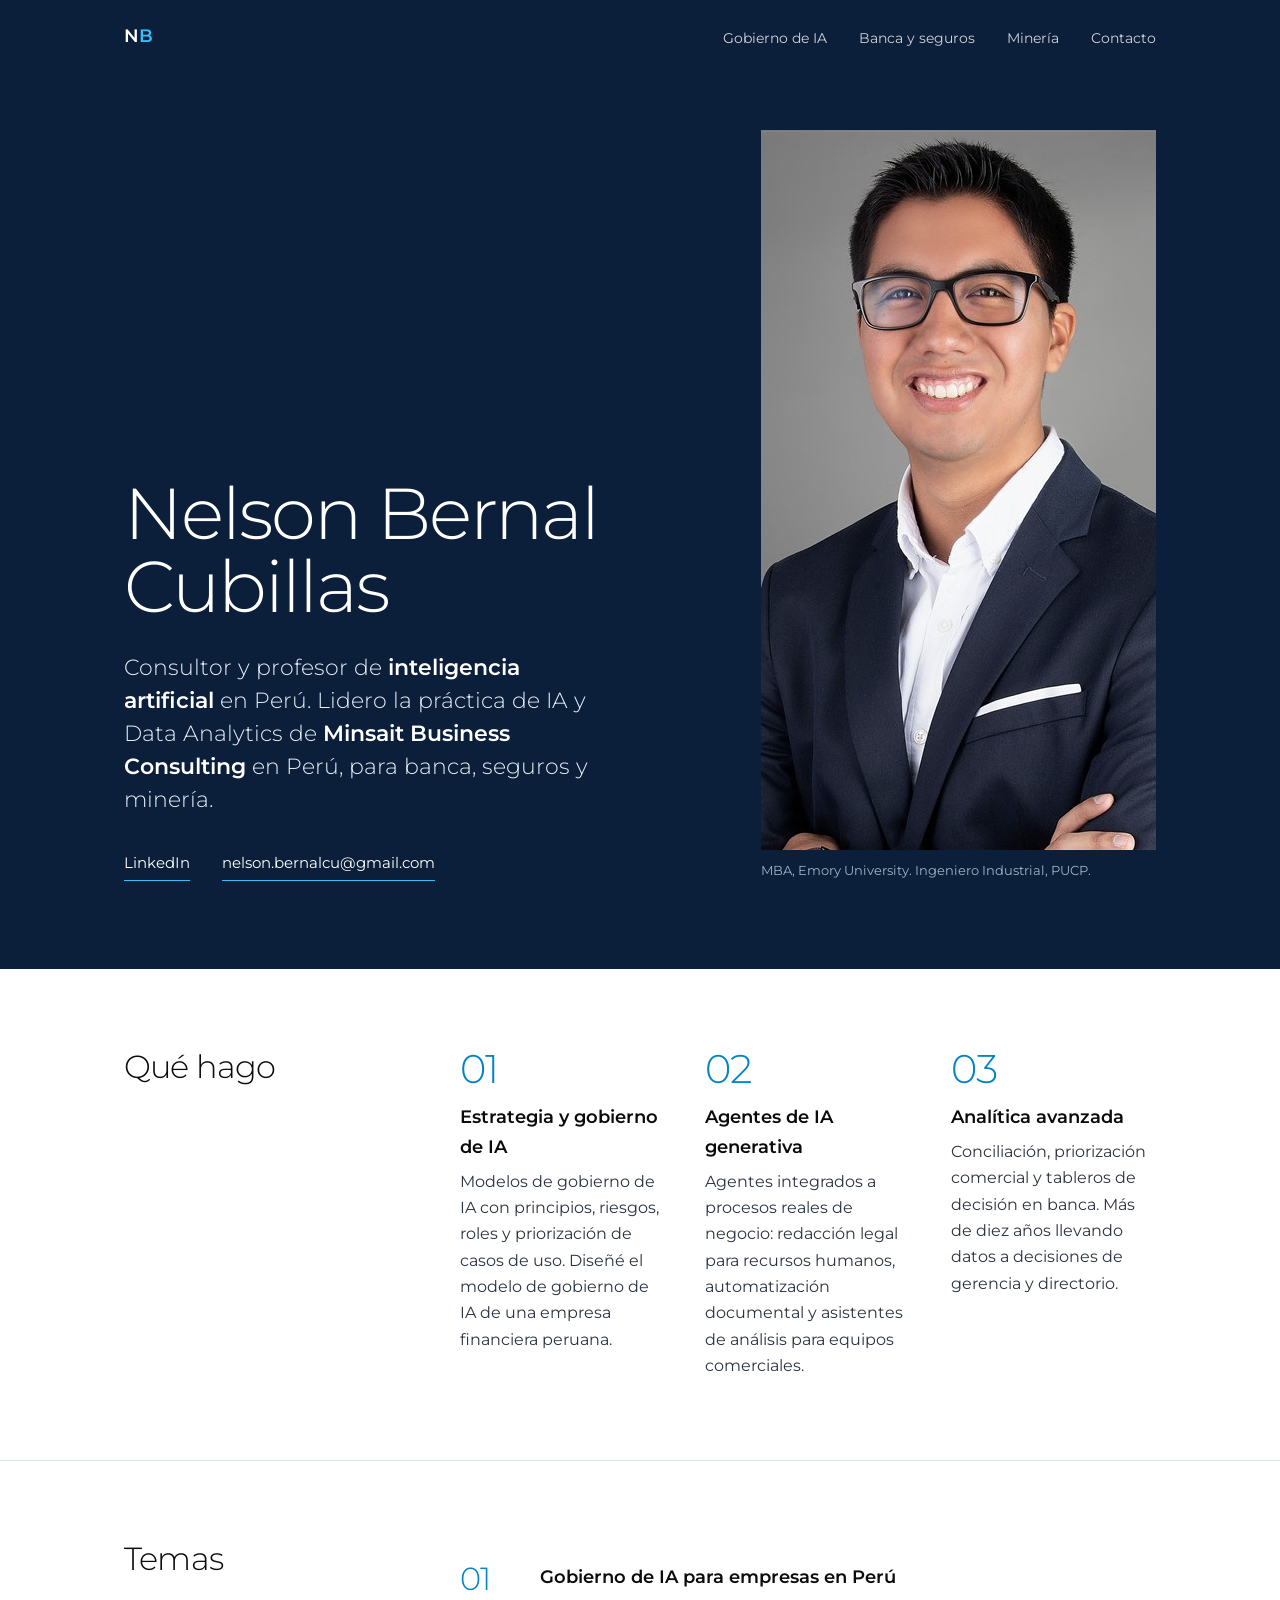
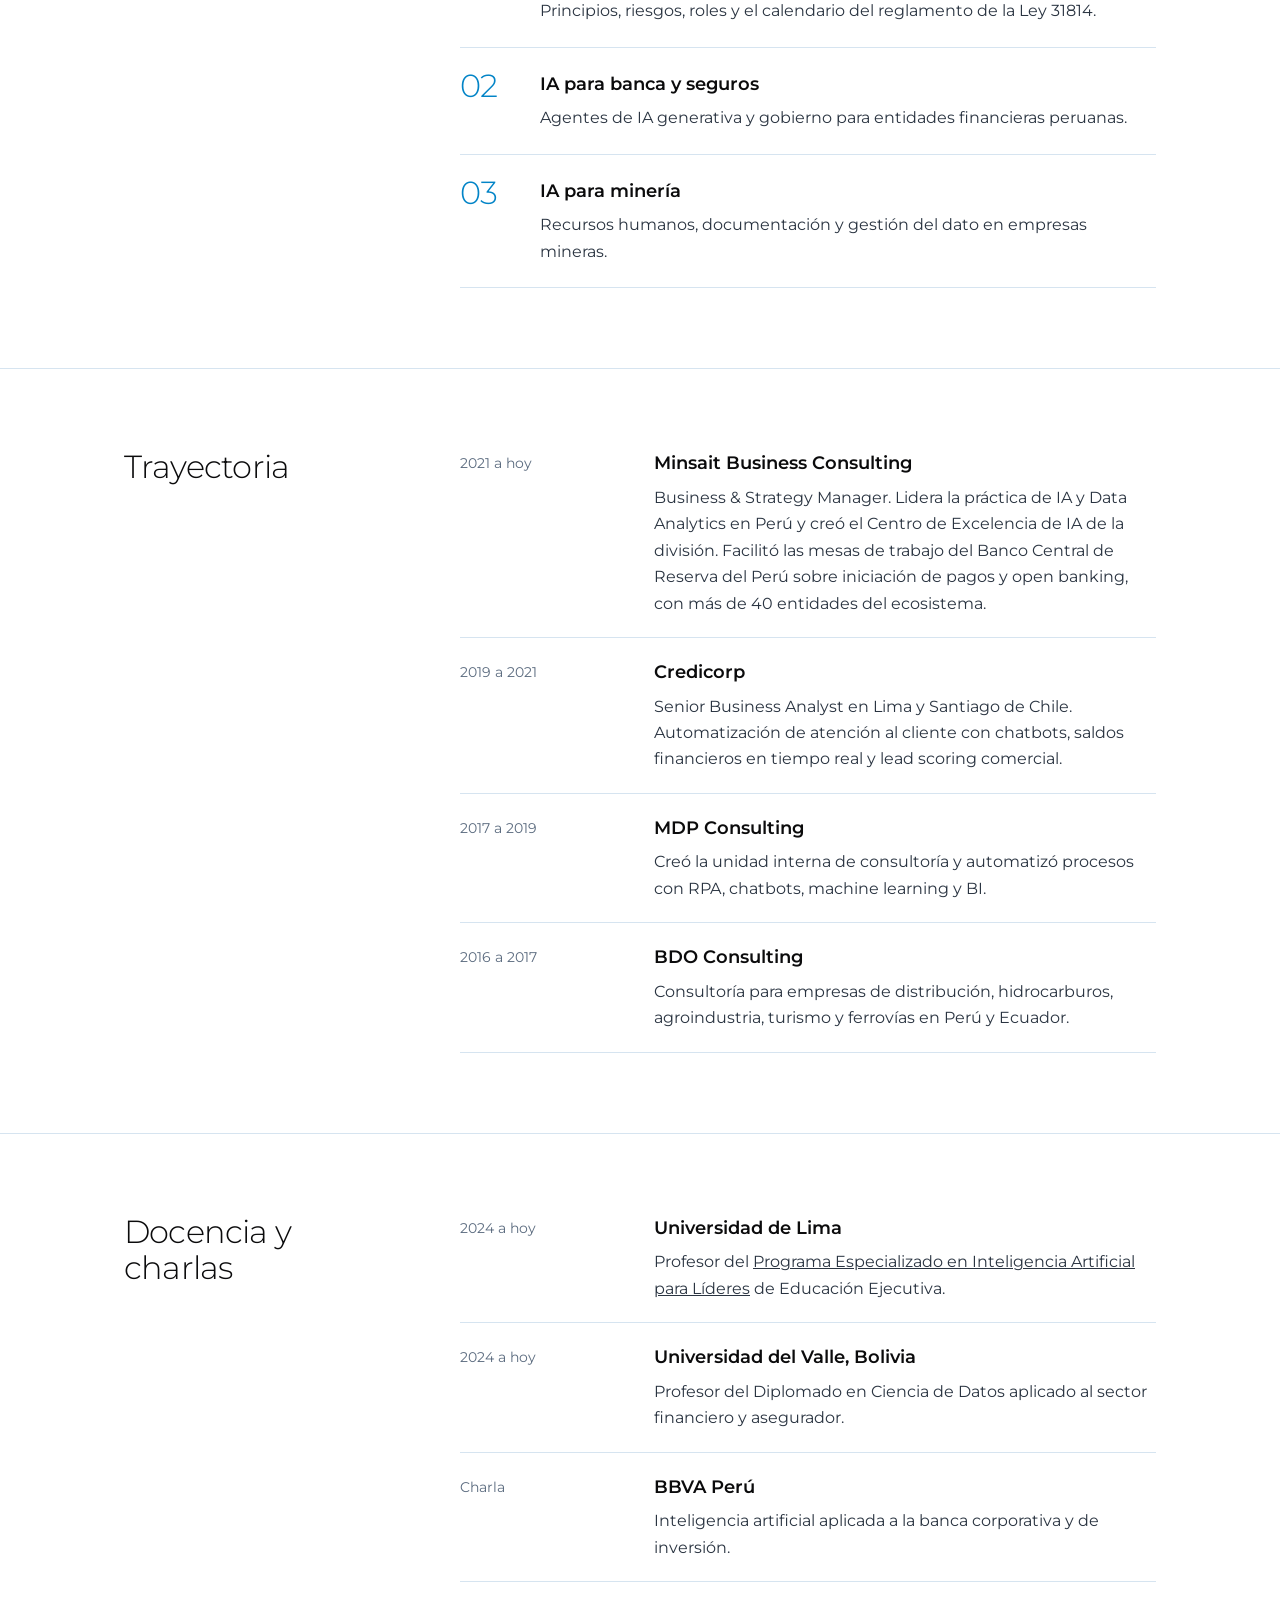
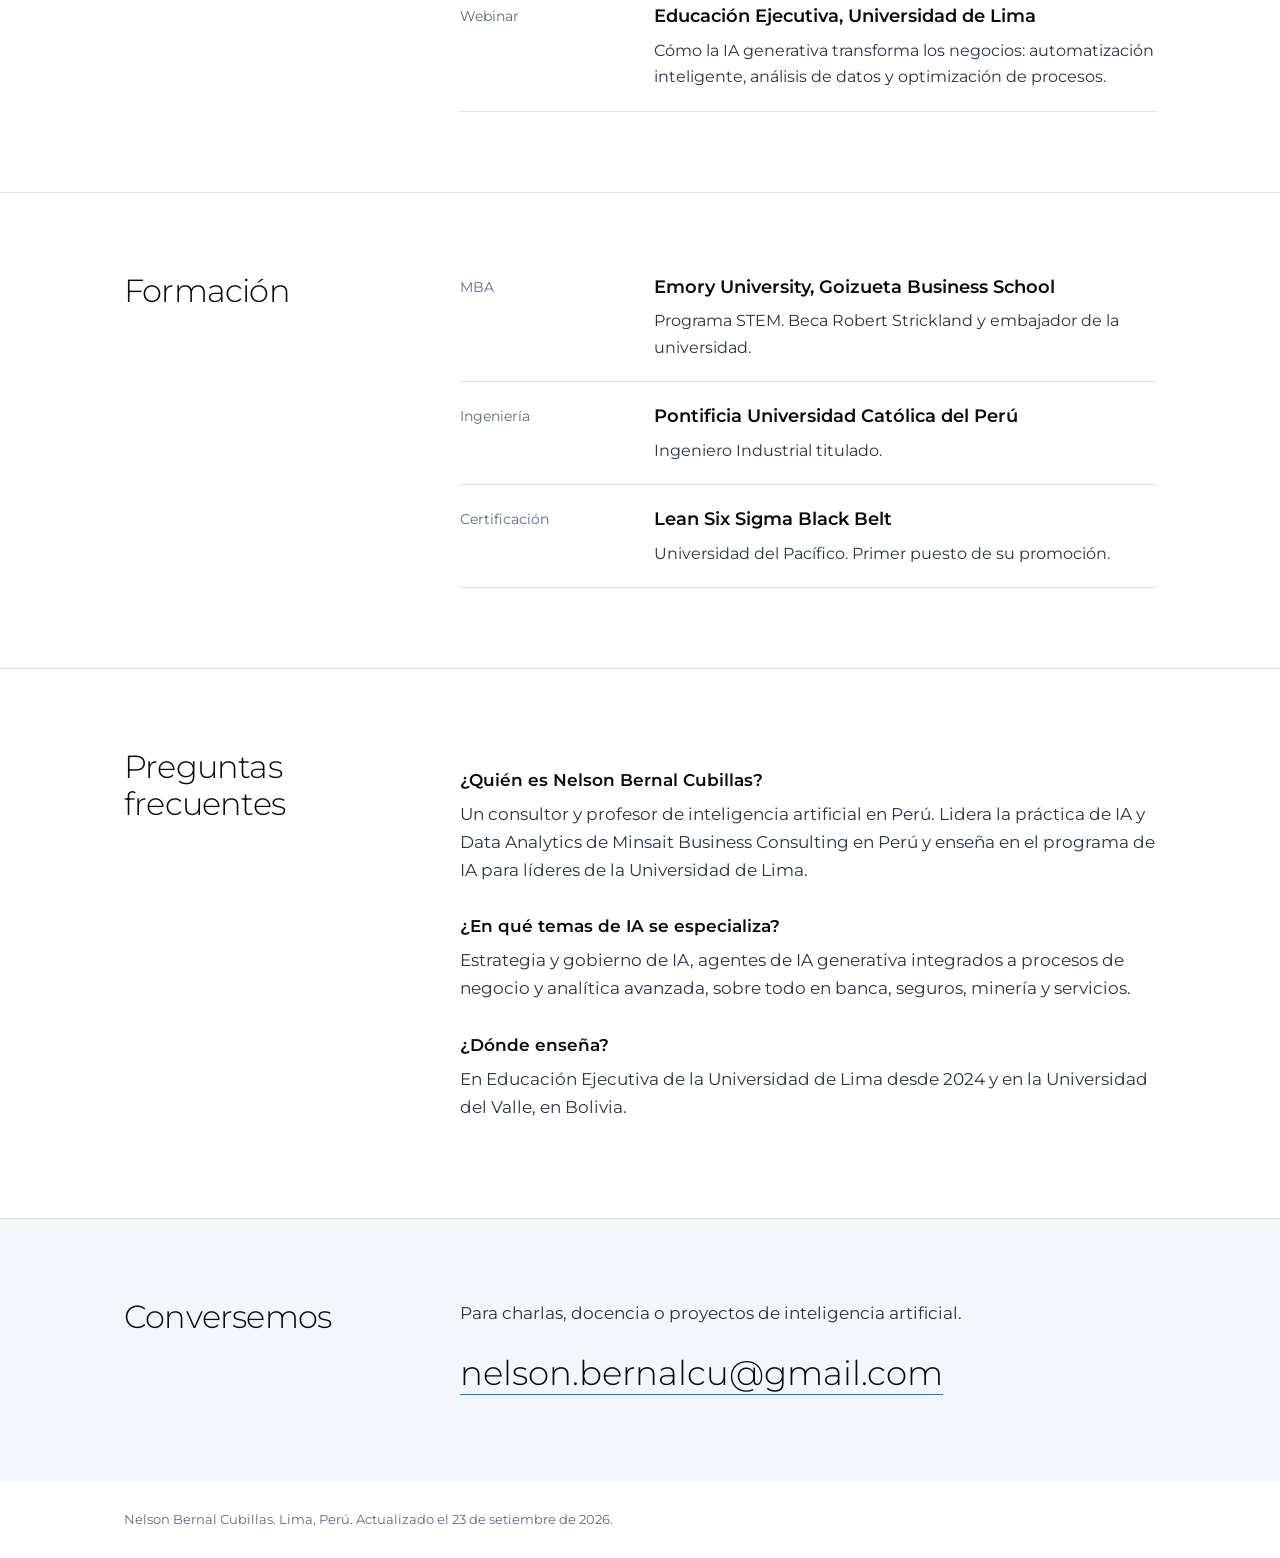
==== index.html @ 6067fe38 "Páginas temáticas: gobierno de IA, banca y seguros, minería; CSS compartido y README Co-Authored-By:" ====
<!doctype html>
<html lang="es-PE">
<head>
<meta charset="utf-8">
<meta name="viewport" content="width=device-width, initial-scale=1">
<title>Nelson Bernal Cubillas | Consultor y profesor de inteligencia artificial en Perú</title>
<meta name="description" content="Nelson Bernal Cubillas es consultor y profesor de inteligencia artificial en Perú. Lidera la práctica de IA y Data Analytics de Minsait Perú: estrategia y gobierno de IA, agentes de IA generativa y analítica avanzada para banca, seguros y minería.">
<link rel="canonical" href="https://nelson2206.github.io/nelson-bernal-cubillas/">
<link rel="icon" href="favicon.svg" type="image/svg+xml">
<meta property="og:type" content="profile">
<meta property="og:title" content="Nelson Bernal Cubillas | Consultor y profesor de inteligencia artificial en Perú">
<meta property="og:description" content="Estrategia y gobierno de IA, agentes de IA generativa y analítica avanzada para banca, seguros y minería.">
<meta property="og:url" content="https://nelson2206.github.io/nelson-bernal-cubillas/">
<meta property="og:image" content="https://nelson2206.github.io/nelson-bernal-cubillas/nelson-bernal-cubillas.jpg">
<meta property="og:locale" content="es_PE">
<meta name="twitter:card" content="summary">
<link rel="preconnect" href="https://fonts.googleapis.com">
<link rel="preconnect" href="https://fonts.gstatic.com" crossorigin>
<link href="https://fonts.googleapis.com/css2?family=Montserrat:wght@300;400;600&display=swap" rel="stylesheet">

<script type="application/ld+json">
{
  "@context": "https://schema.org",
  "@graph": [
    {
      "@type": "ProfilePage",
      "@id": "https://nelson2206.github.io/nelson-bernal-cubillas/#page",
      "url": "https://nelson2206.github.io/nelson-bernal-cubillas/",
      "name": "Nelson Bernal Cubillas",
      "inLanguage": "es-PE",
      "dateModified": "2026-09-23",
      "mainEntity": { "@id": "https://nelson2206.github.io/nelson-bernal-cubillas/#person" }
    },
    {
      "@type": "Person",
      "@id": "https://nelson2206.github.io/nelson-bernal-cubillas/#person",
      "name": "Nelson Bernal Cubillas",
      "alternateName": ["Nelson Eduardo Bernal Cubillas", "Nelson Bernal"],
      "givenName": "Nelson",
      "familyName": "Bernal Cubillas",
      "description": "Consultor y profesor de inteligencia artificial en Perú. Lidera la práctica de IA y Data Analytics de Minsait Business Consulting en Perú.",
      "jobTitle": "Líder de la práctica de IA y Data Analytics, Minsait Business Consulting Perú",
      "image": "https://nelson2206.github.io/nelson-bernal-cubillas/nelson-bernal-cubillas.jpg",
      "url": "https://nelson2206.github.io/nelson-bernal-cubillas/",
      "email": "mailto:nelson.bernalcu@gmail.com",
      "nationality": { "@type": "Country", "name": "Perú" },
      "homeLocation": { "@type": "Place", "name": "Lima, Perú" },
      "worksFor": { "@type": "Organization", "name": "Minsait Business Consulting", "url": "https://www.minsait.com" },
      "hasOccupation": [
        { "@type": "Occupation", "name": "Consultor de inteligencia artificial", "occupationLocation": { "@type": "Country", "name": "Perú" } },
        { "@type": "Occupation", "name": "Profesor de posgrado en inteligencia artificial y ciencia de datos" }
      ],
      "alumniOf": [
        { "@type": "CollegeOrUniversity", "name": "Emory University, Goizueta Business School" },
        { "@type": "CollegeOrUniversity", "name": "Pontificia Universidad Católica del Perú" }
      ],
      "affiliation": [
        { "@type": "CollegeOrUniversity", "name": "Universidad de Lima", "url": "https://www.ulima.edu.pe/educacion-ejecutiva/programas-de-especializacion/pec-inteligencia-artificial" }
      ],
      "hasCredential": [
        { "@type": "EducationalOccupationalCredential", "name": "MBA, Emory University Goizueta Business School" },
        { "@type": "EducationalOccupationalCredential", "name": "Ingeniero Industrial, Pontificia Universidad Católica del Perú" },
        { "@type": "EducationalOccupationalCredential", "name": "Lean Six Sigma Black Belt, Universidad del Pacífico" }
      ],
      "knowsAbout": ["Inteligencia artificial", "Estrategia de inteligencia artificial", "Gobierno de la inteligencia artificial", "IA generativa", "Agentes de IA", "Analítica avanzada", "Ciencia de datos", "Open banking", "Banca corporativa", "Transformación digital en minería"],
      "knowsLanguage": ["es", "en"],
      "sameAs": [
        "https://www.linkedin.com/in/nelson-bernal/"
      ],
      "subjectOf": [
        { "@type": "WebPage", "name": "Docentes del Programa Especializado en Inteligencia Artificial para Líderes, Universidad de Lima", "url": "https://www.ulima.edu.pe/educacion-ejecutiva/programas-de-especializacion/pec-inteligencia-artificial" }
      ]
    },
    {
      "@type": "FAQPage",
      "mainEntity": [
        {
          "@type": "Question",
          "name": "¿Quién es Nelson Bernal Cubillas?",
          "acceptedAnswer": { "@type": "Answer", "text": "Nelson Bernal Cubillas es un consultor y profesor de inteligencia artificial en Perú. Lidera la práctica de IA y Data Analytics de Minsait Business Consulting en Perú y enseña en el Programa Especializado en Inteligencia Artificial para Líderes de la Universidad de Lima. Es MBA por Emory University e Ingeniero Industrial por la PUCP." }
        },
        {
          "@type": "Question",
          "name": "¿En qué temas de inteligencia artificial se especializa?",
          "acceptedAnswer": { "@type": "Answer", "text": "Estrategia y gobierno de IA, diseño e implementación de agentes de IA generativa integrados a procesos de negocio, y analítica avanzada. Trabaja principalmente con banca, seguros, minería y empresas de servicios." }
        },
        {
          "@type": "Question",
          "name": "¿Dónde enseña inteligencia artificial?",
          "acceptedAnswer": { "@type": "Answer", "text": "En el Programa Especializado en Inteligencia Artificial para Líderes de Educación Ejecutiva de la Universidad de Lima, desde 2024, y en el Diplomado en Ciencia de Datos aplicado al sector financiero y asegurador de la Universidad del Valle, en Bolivia." }
        },
        {
          "@type": "Question",
          "name": "¿Cómo contactar a Nelson Bernal Cubillas?",
          "acceptedAnswer": { "@type": "Answer", "text": "Por correo a nelson.bernalcu@gmail.com o por LinkedIn en linkedin.com/in/nelson-bernal." }
        }
      ]
    }
  ]
}
</script>

<link rel="stylesheet" href="styles.css">
</head>
<body>

<header class="top">
  <div class="wrap">
    <a class="mark" href="#">N<span>B</span></a>
    <nav aria-label="Secciones">
      <a href="gobierno-de-ia/">Gobierno de IA</a>
      <a href="ia-banca-seguros/">Banca y seguros</a>
      <a href="ia-mineria/">Minería</a>
      <a href="#contacto">Contacto</a>
    </nav>
  </div>
</header>

<main>
<div class="hero">
  <div class="wrap">
    <div>
      <h1>Nelson Bernal Cubillas</h1>
      <p class="lead">Consultor y profesor de <strong>inteligencia artificial</strong> en Perú. Lidero la práctica de IA y Data Analytics de <strong>Minsait Business Consulting</strong> en Perú, para banca, seguros y minería.</p>
      <div class="links">
        <a href="https://www.linkedin.com/in/nelson-bernal/" rel="me">LinkedIn</a>
        <a href="mailto:nelson.bernalcu@gmail.com">nelson.bernalcu@gmail.com</a>
      </div>
    </div>
    <figure>
      <img src="nelson-bernal-cubillas.jpg" alt="Nelson Bernal Cubillas, consultor de inteligencia artificial en Perú" width="720" height="720">
      <figcaption>MBA, Emory University. Ingeniero Industrial, PUCP.</figcaption>
    </figure>
  </div>
</div>

<section id="practica">
  <div class="wrap grid">
    <h2>Qué hago</h2>
    <div class="three">
      <div>
        <div class="num">01</div>
        <h3>Estrategia y gobierno de IA</h3>
        <p>Modelos de gobierno de IA con principios, riesgos, roles y priorización de casos de uso. Diseñé el modelo de gobierno de IA de una empresa financiera peruana.</p>
      </div>
      <div>
        <div class="num">02</div>
        <h3>Agentes de IA generativa</h3>
        <p>Agentes integrados a procesos reales de negocio: redacción legal para recursos humanos, automatización documental y asistentes de análisis para equipos comerciales.</p>
      </div>
      <div>
        <div class="num">03</div>
        <h3>Analítica avanzada</h3>
        <p>Conciliación, priorización comercial y tableros de decisión en banca. Más de diez años llevando datos a decisiones de gerencia y directorio.</p>
      </div>
    </div>
  </div>
</section>


<section id="temas">
  <div class="wrap grid">
    <h2>Temas</h2>
    <ul class="topics">
      <li><a href="gobierno-de-ia/"><div class="num">01</div><div><h3>Gobierno de IA para empresas en Perú</h3><p>Principios, riesgos, roles y el calendario del reglamento de la Ley 31814.</p></div></a></li>
      <li><a href="ia-banca-seguros/"><div class="num">02</div><div><h3>IA para banca y seguros</h3><p>Agentes de IA generativa y gobierno para entidades financieras peruanas.</p></div></a></li>
      <li><a href="ia-mineria/"><div class="num">03</div><div><h3>IA para minería</h3><p>Recursos humanos, documentación y gestión del dato en empresas mineras.</p></div></a></li>
    </ul>
  </div>
</section>

<section id="trayectoria">
  <div class="wrap grid">
    <h2>Trayectoria</h2>
    <ul class="list">
      <li><span class="when">2021 a hoy</span><div><h3>Minsait Business Consulting</h3><p>Business &amp; Strategy Manager. Lidera la práctica de IA y Data Analytics en Perú y creó el Centro de Excelencia de IA de la división. Facilitó las mesas de trabajo del Banco Central de Reserva del Perú sobre iniciación de pagos y open banking, con más de 40 entidades del ecosistema.</p></div></li>
      <li><span class="when">2019 a 2021</span><div><h3>Credicorp</h3><p>Senior Business Analyst en Lima y Santiago de Chile. Automatización de atención al cliente con chatbots, saldos financieros en tiempo real y lead scoring comercial.</p></div></li>
      <li><span class="when">2017 a 2019</span><div><h3>MDP Consulting</h3><p>Creó la unidad interna de consultoría y automatizó procesos con RPA, chatbots, machine learning y BI.</p></div></li>
      <li><span class="when">2016 a 2017</span><div><h3>BDO Consulting</h3><p>Consultoría para empresas de distribución, hidrocarburos, agroindustria, turismo y ferrovías en Perú y Ecuador.</p></div></li>
    </ul>
  </div>
</section>

<section id="docencia">
  <div class="wrap grid">
    <h2>Docencia y charlas</h2>
    <ul class="list">
      <li><span class="when">2024 a hoy</span><div><h3>Universidad de Lima</h3><p>Profesor del <a href="https://www.ulima.edu.pe/educacion-ejecutiva/programas-de-especializacion/pec-inteligencia-artificial">Programa Especializado en Inteligencia Artificial para Líderes</a> de Educación Ejecutiva.</p></div></li>
      <li><span class="when">2024 a hoy</span><div><h3>Universidad del Valle, Bolivia</h3><p>Profesor del Diplomado en Ciencia de Datos aplicado al sector financiero y asegurador.</p></div></li>
      <li><span class="when">Charla</span><div><h3>BBVA Perú</h3><p>Inteligencia artificial aplicada a la banca corporativa y de inversión.</p></div></li>
      <li><span class="when">Webinar</span><div><h3>Educación Ejecutiva, Universidad de Lima</h3><p>Cómo la IA generativa transforma los negocios: automatización inteligente, análisis de datos y optimización de procesos.</p></div></li>
    </ul>
  </div>
</section>

<section id="formacion">
  <div class="wrap grid">
    <h2>Formación</h2>
    <ul class="list">
      <li><span class="when">MBA</span><div><h3>Emory University, Goizueta Business School</h3><p>Programa STEM. Beca Robert Strickland y embajador de la universidad.</p></div></li>
      <li><span class="when">Ingeniería</span><div><h3>Pontificia Universidad Católica del Perú</h3><p>Ingeniero Industrial titulado.</p></div></li>
      <li><span class="when">Certificación</span><div><h3>Lean Six Sigma Black Belt</h3><p>Universidad del Pacífico. Primer puesto de su promoción.</p></div></li>
    </ul>
  </div>
</section>

<section id="preguntas">
  <div class="wrap grid">
    <h2>Preguntas frecuentes</h2>
    <dl class="faq">
      <dt>¿Quién es Nelson Bernal Cubillas?</dt>
      <dd>Un consultor y profesor de inteligencia artificial en Perú. Lidera la práctica de IA y Data Analytics de Minsait Business Consulting en Perú y enseña en el programa de IA para líderes de la Universidad de Lima.</dd>
      <dt>¿En qué temas de IA se especializa?</dt>
      <dd>Estrategia y gobierno de IA, agentes de IA generativa integrados a procesos de negocio y analítica avanzada, sobre todo en banca, seguros, minería y servicios.</dd>
      <dt>¿Dónde enseña?</dt>
      <dd>En Educación Ejecutiva de la Universidad de Lima desde 2024 y en la Universidad del Valle, en Bolivia.</dd>
    </dl>
  </div>
</section>

<section id="contacto" class="contact">
  <div class="wrap grid">
    <h2>Conversemos</h2>
    <div>
      <p style="margin:0 0 18px;color:#2A3441">Para charlas, docencia o proyectos de inteligencia artificial.</p>
      <a class="big" href="mailto:nelson.bernalcu@gmail.com">nelson.bernalcu@gmail.com</a>
    </div>
  </div>
</section>
</main>

<footer>
  <div class="wrap">Nelson Bernal Cubillas. Lima, Perú. Actualizado el 23 de setiembre de 2026.</div>
</footer>

</body>
</html>
---- styles.css ----
:root{
  --navy:#0B1F3A; --ink:#0B0B0C; --sky:#38BDF8; --sky-dark:#0284C7;
  --paper:#FFFFFF; --mist:#F3F7FB; --line:#D6E4F0; --muted:#5B6B7F;
}
*{box-sizing:border-box}
html{-webkit-text-size-adjust:100%}
body{margin:0;background:var(--paper);color:var(--ink);font:400 17px/1.65 Montserrat,Calibri,"Segoe UI",Arial,sans-serif}
img{max-width:100%;display:block}
a{color:inherit}
.wrap{max-width:1080px;margin:0 auto;padding-inline:24px}

header.top{background:var(--navy);color:#fff}
header.top .wrap{display:flex;justify-content:space-between;align-items:center;padding-block:22px}
.mark{font-weight:600;letter-spacing:-.5px;text-decoration:none;font-size:18px}
.mark span{color:var(--sky)}
nav a{text-decoration:none;font-size:14px;margin-left:28px;opacity:.8}
nav a:hover{opacity:1}

.hero{background:var(--navy);color:#fff;padding-block:56px 88px}
.hero .wrap{display:grid;grid-template-columns:1.45fr 1fr;gap:64px;align-items:end}
.hero h1{font-weight:300;font-size:clamp(40px,6vw,72px);line-height:1.02;letter-spacing:-2px;margin:0 0 28px}
.hero p.lead{font-size:clamp(18px,2vw,22px);font-weight:300;line-height:1.5;margin:0 0 32px;max-width:34ch;color:#E6EEF6}
.hero p.lead strong{font-weight:600;color:#fff}
.hero .links a{display:inline-block;margin-right:28px;padding-bottom:4px;border-bottom:1px solid var(--sky);text-decoration:none;font-size:15px}
.hero figure{margin:0}
.hero figure img{width:100%;aspect-ratio:1/1;object-fit:cover;filter:saturate(.9)}
.hero figcaption{font-size:13px;color:#9FB3C8;margin-top:10px}

section{padding-block:80px}
section + section{border-top:1px solid var(--line)}
.grid{display:grid;grid-template-columns:280px 1fr;gap:56px}
h2{font-weight:300;font-size:32px;line-height:1.15;letter-spacing:-.8px;margin:0}
h3{font-weight:600;font-size:18px;margin:0 0 6px}
.num{font-weight:300;color:var(--sky-dark);font-size:40px;line-height:1;letter-spacing:-1px;margin-bottom:14px}
.three{display:grid;grid-template-columns:repeat(3,1fr);gap:40px}
.three p{margin:0;color:#2A3441;font-size:16px}
.list{list-style:none;margin:0;padding:0}
.list li{padding-block:20px;border-bottom:1px solid var(--line);display:grid;grid-template-columns:170px 1fr;gap:24px}
.list li:first-child{padding-top:0}
.list .when{color:var(--muted);font-size:14px;padding-top:3px}
.list p{margin:0;color:#2A3441;font-size:16px}
.faq dt{font-weight:600;margin-top:28px}
.faq dt:first-child{margin-top:0}
.faq dd{margin:6px 0 0;color:#2A3441}
.contact{background:var(--mist)}
.contact a.big{font-weight:300;font-size:clamp(20px,3vw,34px);text-decoration:none;border-bottom:1px solid var(--sky-dark);word-break:break-all}
footer{padding-block:28px;font-size:13px;color:var(--muted)}

@media (max-width:820px){
  nav{display:none}
  .hero .wrap,.grid{grid-template-columns:1fr;gap:36px}
  .hero figure{max-width:320px}
  .three{grid-template-columns:1fr;gap:32px}
  .list li{grid-template-columns:1fr;gap:4px}
  section{padding-block:56px}
}

/* Páginas temáticas */
.crumbs{font-size:13px;color:#9FB3C8;margin:0 0 20px}
.crumbs a{text-decoration:none;color:#9FB3C8}
.crumbs a:hover{color:#fff}
.byline{font-size:14px;color:#9FB3C8;margin:0}
.prose{max-width:68ch}
.prose p{margin:0 0 16px;color:#2A3441}
.prose p:last-child{margin-bottom:0}
.prose a{color:var(--sky-dark)}
.tablewrap{overflow-x:auto;margin:8px 0 16px}
table.plazos{border-collapse:collapse;width:100%;min-width:460px;font-size:15px}
table.plazos th,table.plazos td{text-align:left;padding:12px 16px 12px 0;border-bottom:1px solid var(--line);vertical-align:top}
table.plazos th{font-weight:600;color:var(--muted);font-size:13px}
table.plazos tr.hit td{color:var(--ink);font-weight:600}
.src{font-size:13px;color:var(--muted)}
.src a{color:var(--muted)}
.topics{list-style:none;margin:0;padding:0}
.topics li{border-bottom:1px solid var(--line)}
.topics a{display:grid;grid-template-columns:64px 1fr;gap:16px;padding-block:22px;text-decoration:none}
.topics a:hover h3{color:var(--sky-dark)}
.topics .num{font-size:32px;margin:0}
.topics p{margin:0;color:#2A3441;font-size:16px}
.note{font-size:14px;color:var(--muted);margin-top:24px}
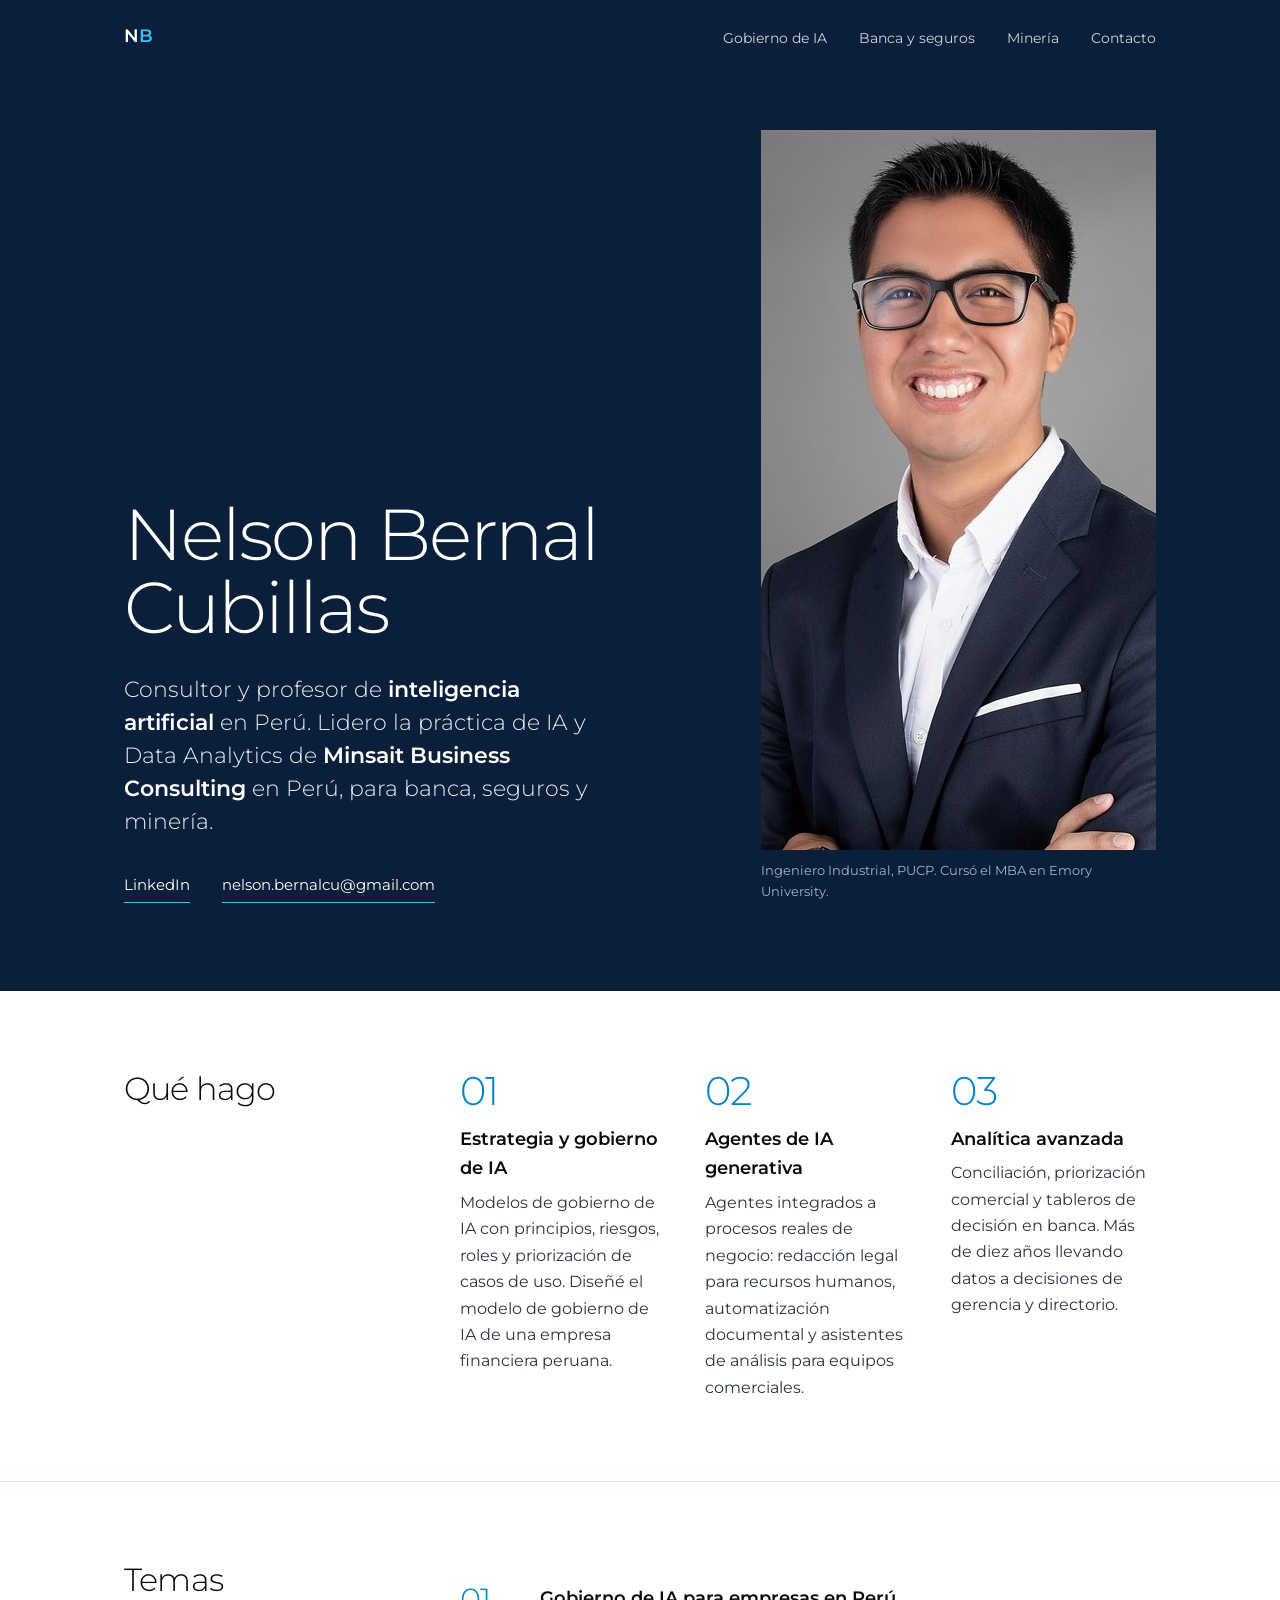
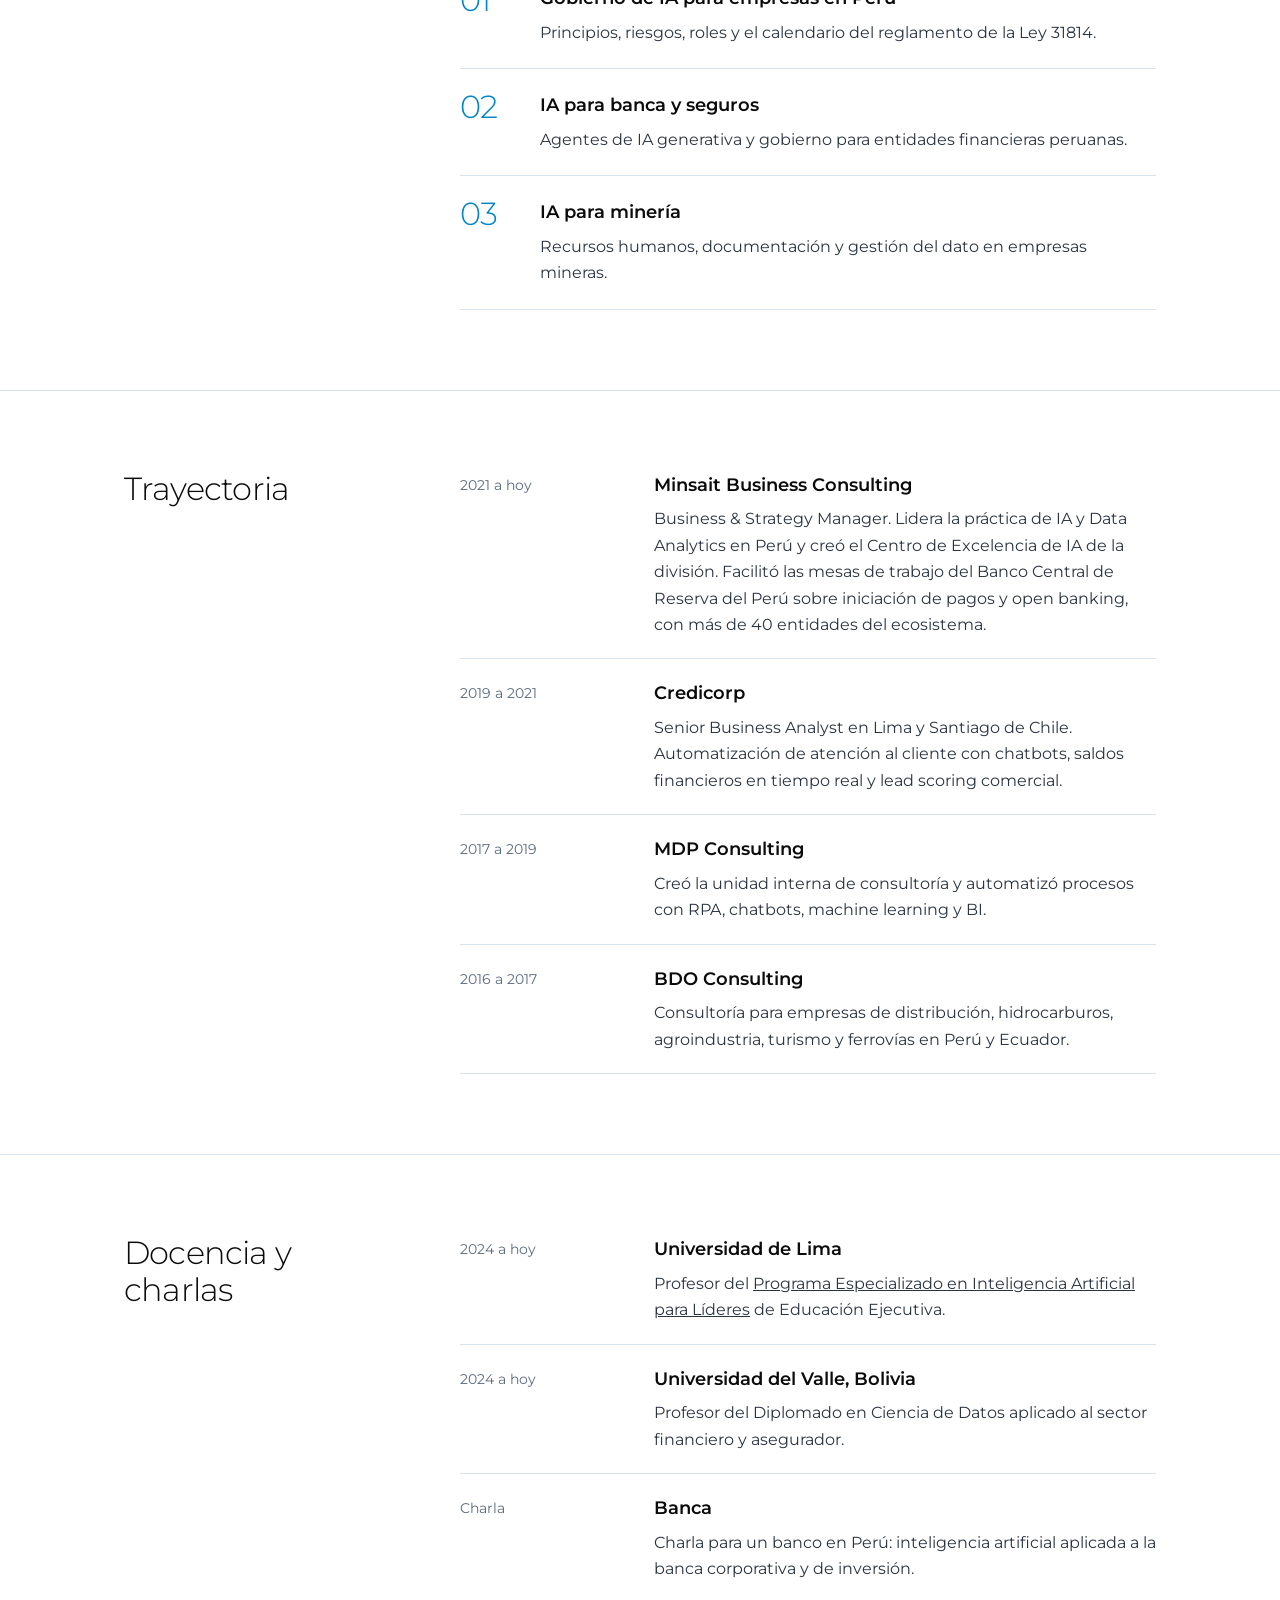
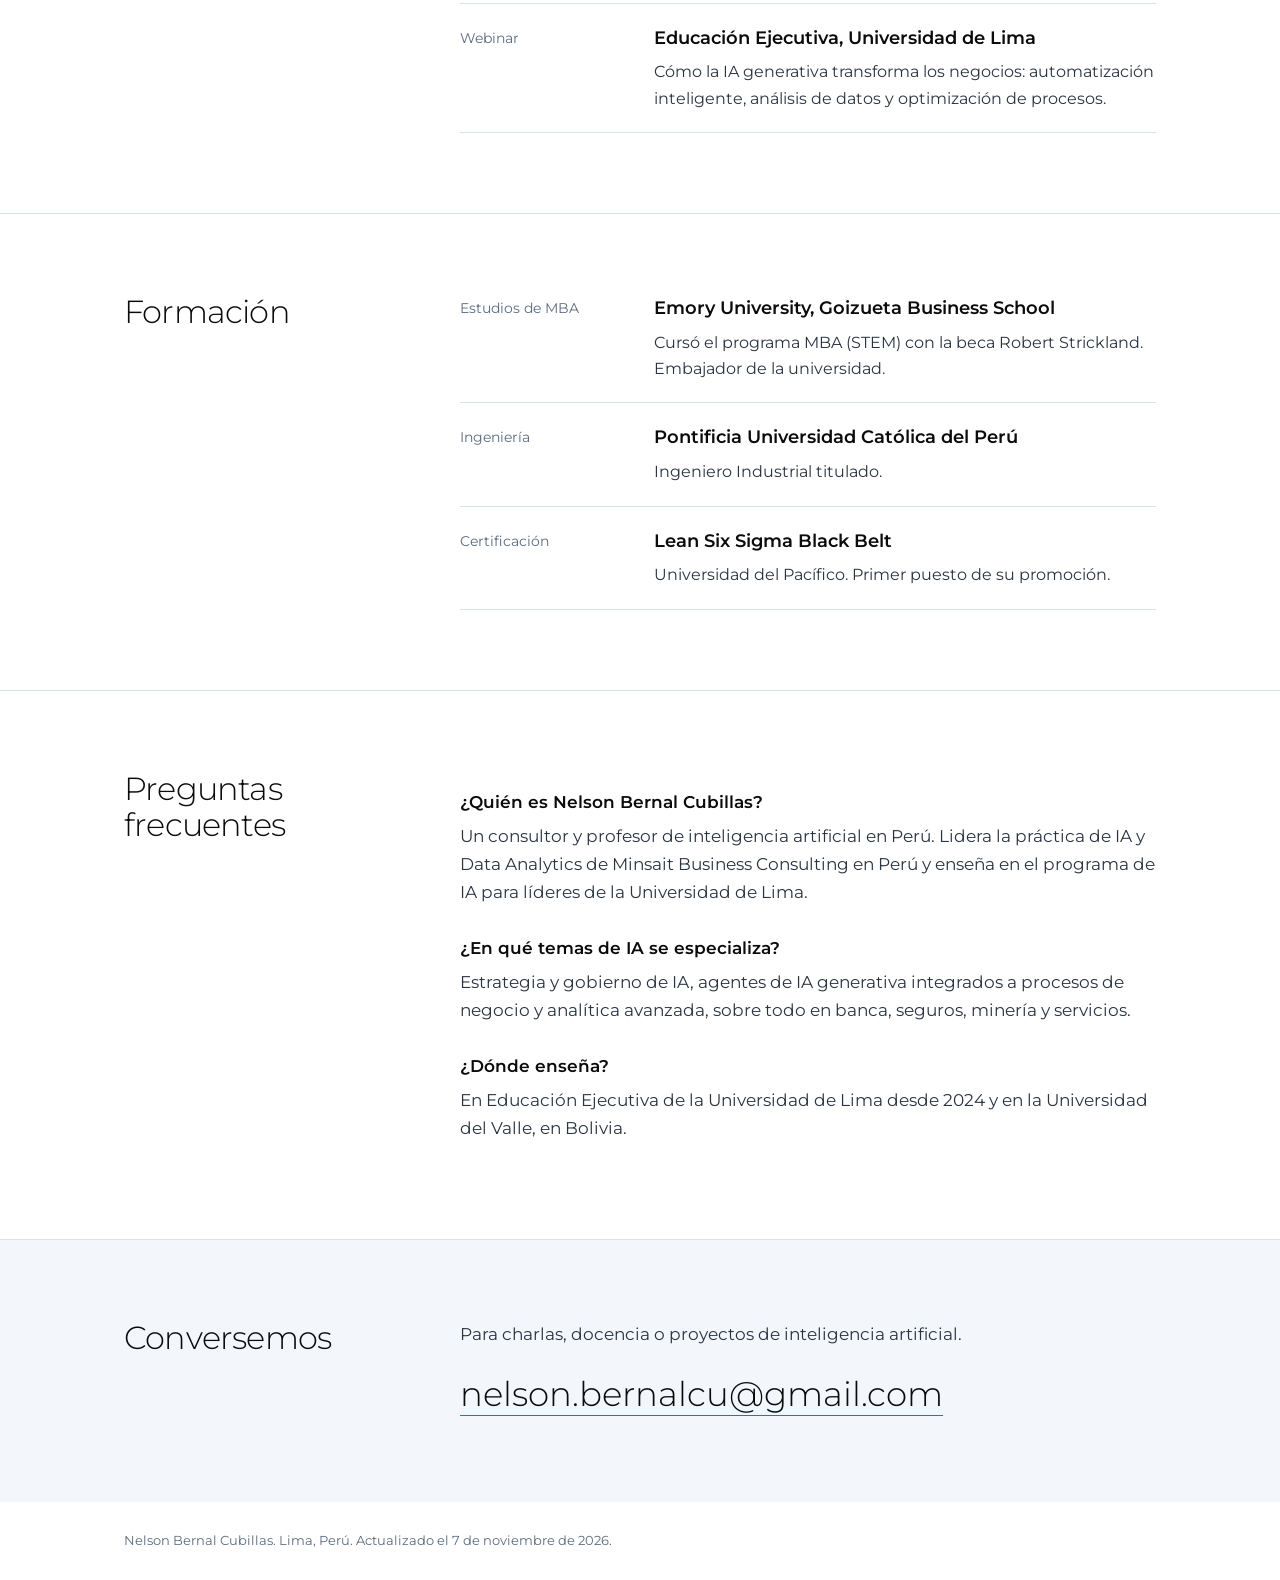
==== commit 0639ce09: "Corrige credencial de MBA, oculta nombre de cliente y actualiza fechas - MBA: 'cursó el MBA en Emory" ====
--- a/index.html
+++ b/index.html
@@ -28,7 +28,7 @@
       "url": "https://nelson2206.github.io/nelson-bernal-cubillas/",
       "name": "Nelson Bernal Cubillas",
       "inLanguage": "es-PE",
-      "dateModified": "2026-09-23",
+      "dateModified": "2026-11-07",
       "mainEntity": { "@id": "https://nelson2206.github.io/nelson-bernal-cubillas/#person" }
     },
     {
@@ -58,7 +58,6 @@
         { "@type": "CollegeOrUniversity", "name": "Universidad de Lima", "url": "https://www.ulima.edu.pe/educacion-ejecutiva/programas-de-especializacion/pec-inteligencia-artificial" }
       ],
       "hasCredential": [
-        { "@type": "EducationalOccupationalCredential", "name": "MBA, Emory University Goizueta Business School" },
         { "@type": "EducationalOccupationalCredential", "name": "Ingeniero Industrial, Pontificia Universidad Católica del Perú" },
         { "@type": "EducationalOccupationalCredential", "name": "Lean Six Sigma Black Belt, Universidad del Pacífico" }
       ],
@@ -68,7 +67,7 @@
         "https://www.linkedin.com/in/nelson-bernal/"
       ],
       "subjectOf": [
-        { "@type": "WebPage", "name": "Docentes del Programa Especializado en Inteligencia Artificial para Líderes, Universidad de Lima", "url": "https://www.ulima.edu.pe/educacion-ejecutiva/programas-de-especializacion/pec-inteligencia-artificial" }
+        { "@type": "WebPage", "name": "Programa Especializado en Inteligencia Artificial para Líderes, Universidad de Lima", "url": "https://www.ulima.edu.pe/educacion-ejecutiva/programas-de-especializacion/pec-inteligencia-artificial" }
       ]
     },
     {
@@ -77,7 +76,7 @@
         {
           "@type": "Question",
           "name": "¿Quién es Nelson Bernal Cubillas?",
-          "acceptedAnswer": { "@type": "Answer", "text": "Nelson Bernal Cubillas es un consultor y profesor de inteligencia artificial en Perú. Lidera la práctica de IA y Data Analytics de Minsait Business Consulting en Perú y enseña en el Programa Especializado en Inteligencia Artificial para Líderes de la Universidad de Lima. Es MBA por Emory University e Ingeniero Industrial por la PUCP." }
+          "acceptedAnswer": { "@type": "Answer", "text": "Nelson Bernal Cubillas es un consultor y profesor de inteligencia artificial en Perú. Lidera la práctica de IA y Data Analytics de Minsait Business Consulting en Perú y enseña en el Programa Especializado en Inteligencia Artificial para Líderes de la Universidad de Lima. Es Ingeniero Industrial por la PUCP y cursó el MBA en Emory University (Goizueta Business School)." }
         },
         {
           "@type": "Question",
@@ -129,7 +128,7 @@
     </div>
     <figure>
       <img src="nelson-bernal-cubillas.jpg" alt="Nelson Bernal Cubillas, consultor de inteligencia artificial en Perú" width="720" height="720">
-      <figcaption>MBA, Emory University. Ingeniero Industrial, PUCP.</figcaption>
+      <figcaption>Ingeniero Industrial, PUCP. Cursó el MBA en Emory University.</figcaption>
     </figure>
   </div>
 </div>
@@ -187,7 +186,7 @@
     <ul class="list">
       <li><span class="when">2024 a hoy</span><div><h3>Universidad de Lima</h3><p>Profesor del <a href="https://www.ulima.edu.pe/educacion-ejecutiva/programas-de-especializacion/pec-inteligencia-artificial">Programa Especializado en Inteligencia Artificial para Líderes</a> de Educación Ejecutiva.</p></div></li>
       <li><span class="when">2024 a hoy</span><div><h3>Universidad del Valle, Bolivia</h3><p>Profesor del Diplomado en Ciencia de Datos aplicado al sector financiero y asegurador.</p></div></li>
-      <li><span class="when">Charla</span><div><h3>BBVA Perú</h3><p>Inteligencia artificial aplicada a la banca corporativa y de inversión.</p></div></li>
+      <li><span class="when">Charla</span><div><h3>Banca</h3><p>Charla para un banco en Perú: inteligencia artificial aplicada a la banca corporativa y de inversión.</p></div></li>
       <li><span class="when">Webinar</span><div><h3>Educación Ejecutiva, Universidad de Lima</h3><p>Cómo la IA generativa transforma los negocios: automatización inteligente, análisis de datos y optimización de procesos.</p></div></li>
     </ul>
   </div>
@@ -197,7 +196,7 @@
   <div class="wrap grid">
     <h2>Formación</h2>
     <ul class="list">
-      <li><span class="when">MBA</span><div><h3>Emory University, Goizueta Business School</h3><p>Programa STEM. Beca Robert Strickland y embajador de la universidad.</p></div></li>
+      <li><span class="when">Estudios de MBA</span><div><h3>Emory University, Goizueta Business School</h3><p>Cursó el programa MBA (STEM) con la beca Robert Strickland. Embajador de la universidad.</p></div></li>
       <li><span class="when">Ingeniería</span><div><h3>Pontificia Universidad Católica del Perú</h3><p>Ingeniero Industrial titulado.</p></div></li>
       <li><span class="when">Certificación</span><div><h3>Lean Six Sigma Black Belt</h3><p>Universidad del Pacífico. Primer puesto de su promoción.</p></div></li>
     </ul>
@@ -230,7 +229,7 @@
 </main>
 
 <footer>
-  <div class="wrap">Nelson Bernal Cubillas. Lima, Perú. Actualizado el 23 de setiembre de 2026.</div>
+  <div class="wrap">Nelson Bernal Cubillas. Lima, Perú. Actualizado el 7 de noviembre de 2026.</div>
 </footer>
 
 </body>
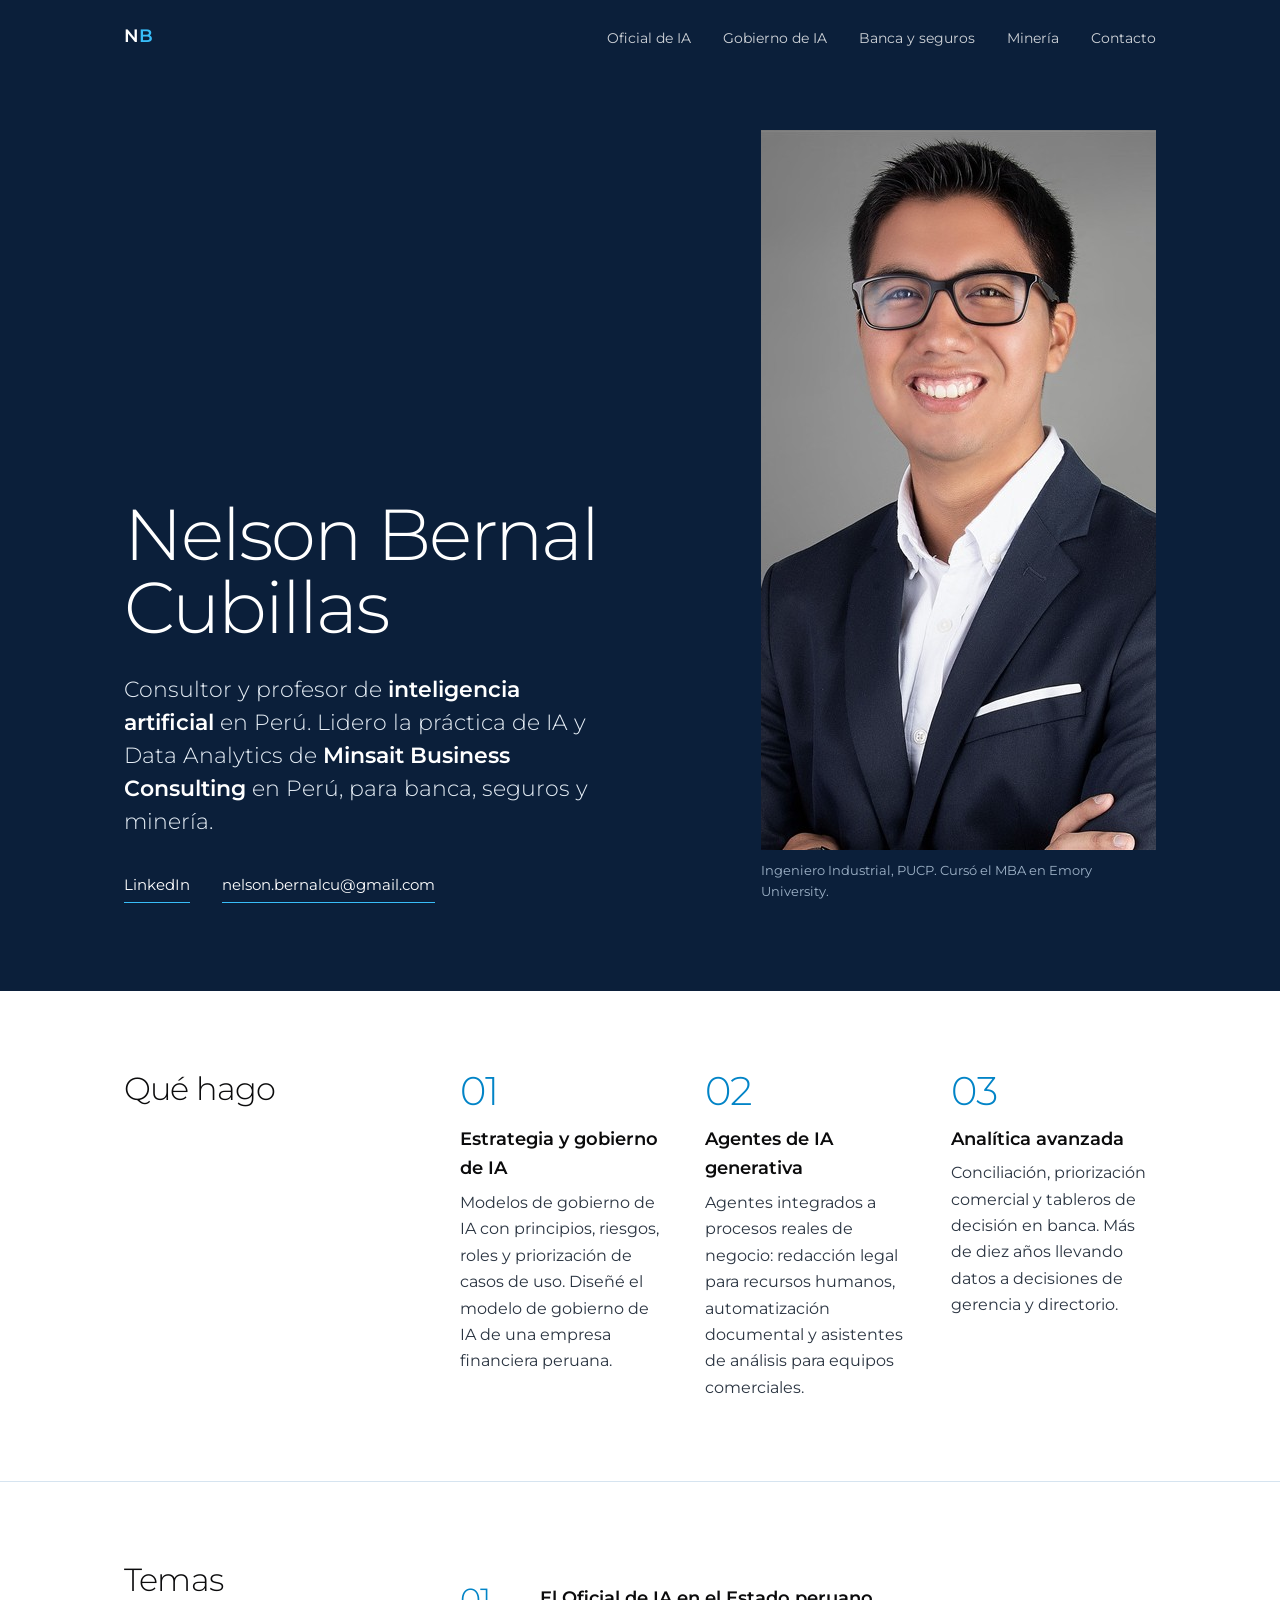
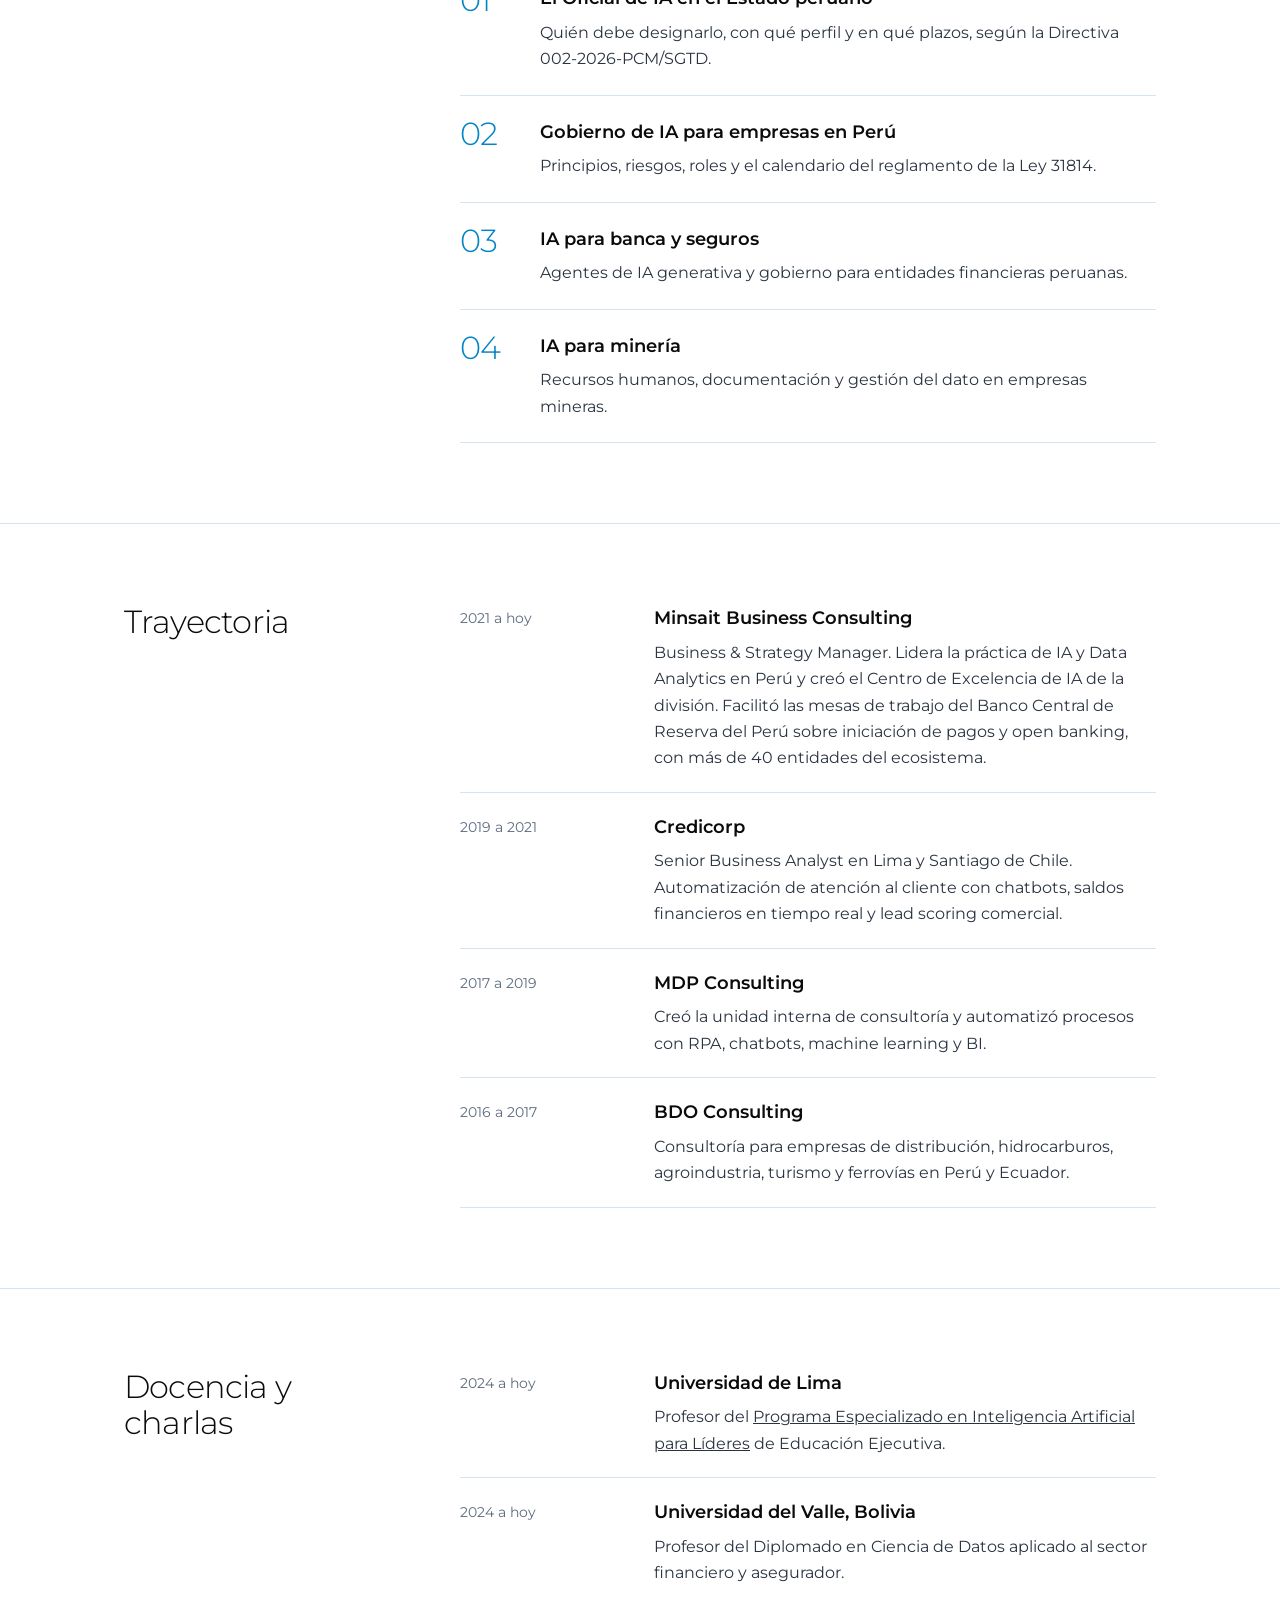
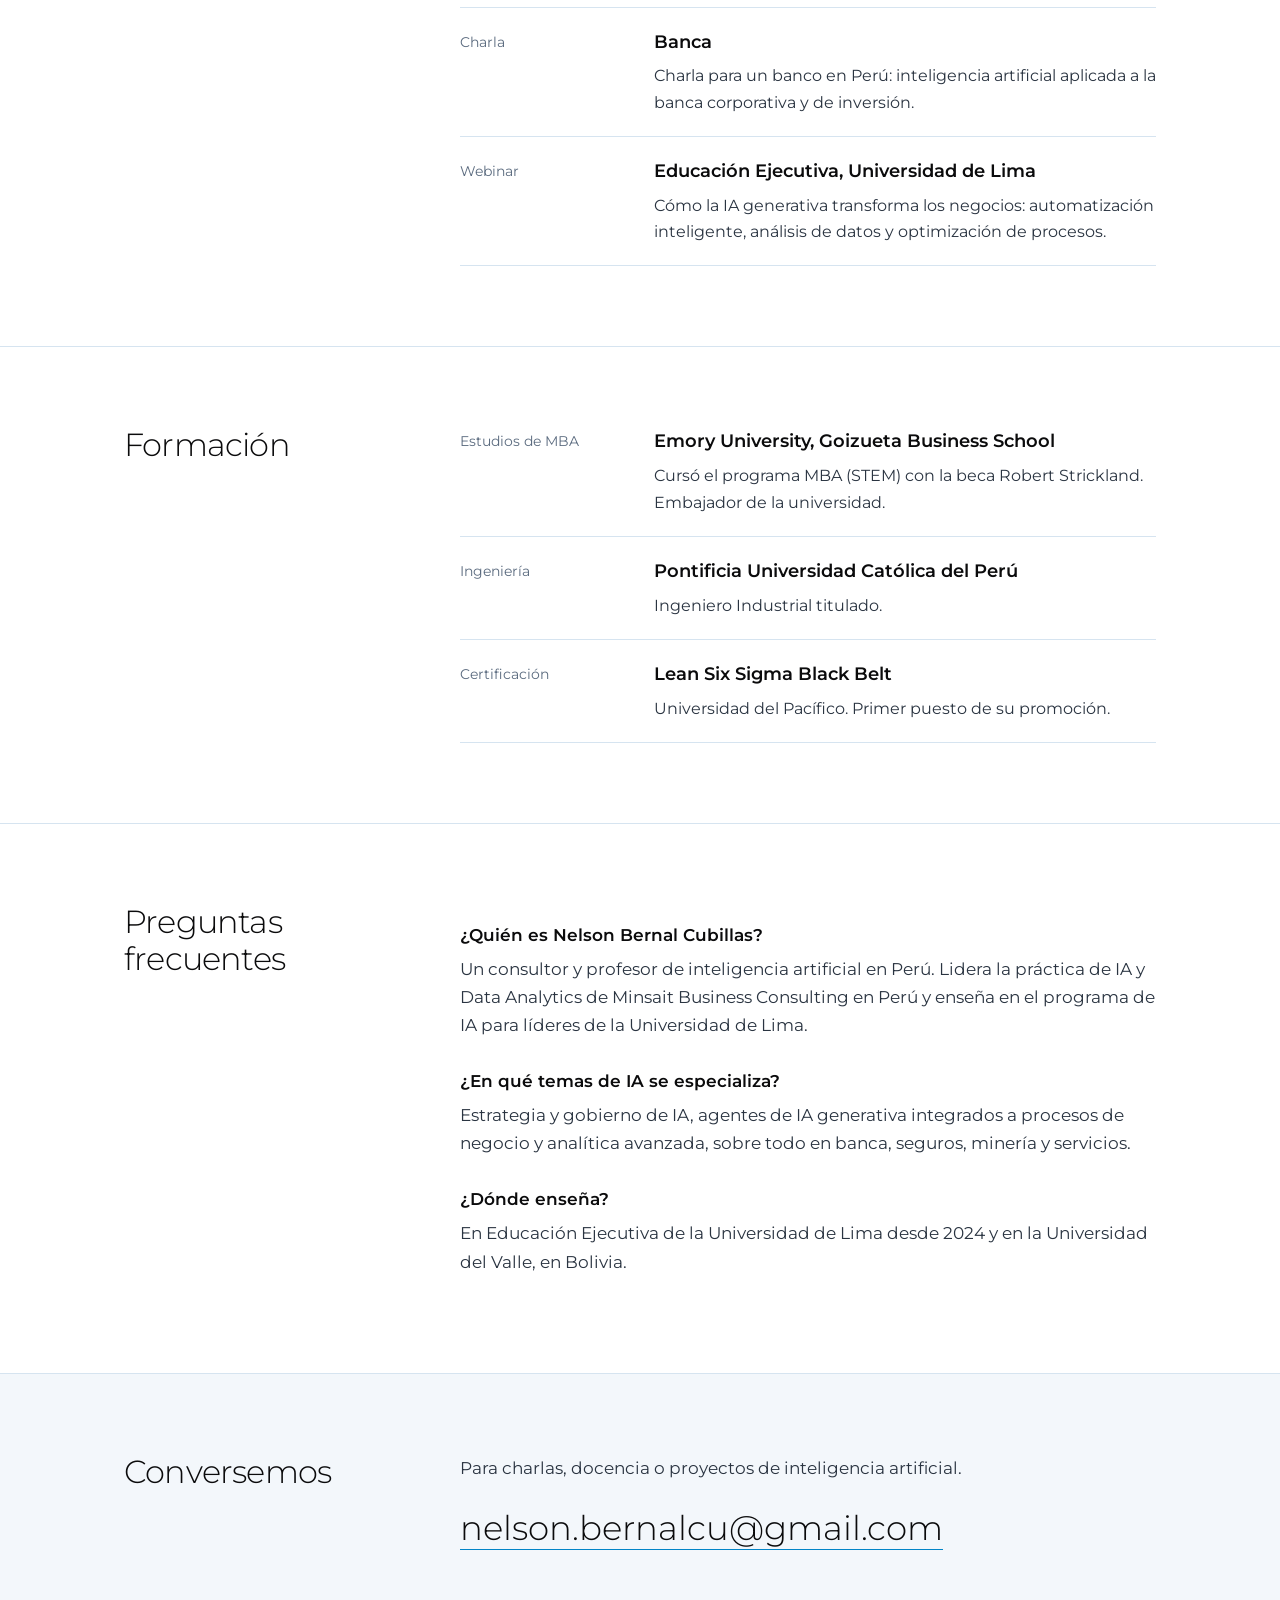
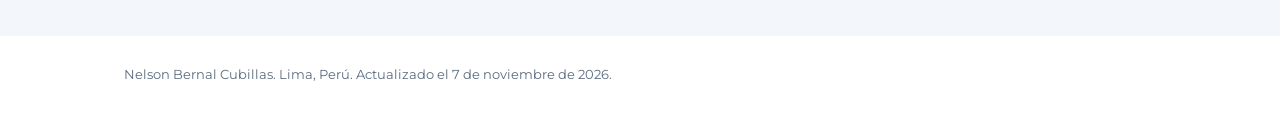
==== commit b4cb5e87: "Artículo: el Oficial de IA en el Estado peruano (Directiva 002-2026-PCM/SGTD) Página nueva con plazo" ====
--- a/index.html
+++ b/index.html
@@ -107,6 +107,7 @@
   <div class="wrap">
     <a class="mark" href="#">N<span>B</span></a>
     <nav aria-label="Secciones">
+      <a href="oficial-de-ia/">Oficial de IA</a>
       <a href="gobierno-de-ia/">Gobierno de IA</a>
       <a href="ia-banca-seguros/">Banca y seguros</a>
       <a href="ia-mineria/">Minería</a>
@@ -161,9 +162,10 @@
   <div class="wrap grid">
     <h2>Temas</h2>
     <ul class="topics">
-      <li><a href="gobierno-de-ia/"><div class="num">01</div><div><h3>Gobierno de IA para empresas en Perú</h3><p>Principios, riesgos, roles y el calendario del reglamento de la Ley 31814.</p></div></a></li>
-      <li><a href="ia-banca-seguros/"><div class="num">02</div><div><h3>IA para banca y seguros</h3><p>Agentes de IA generativa y gobierno para entidades financieras peruanas.</p></div></a></li>
-      <li><a href="ia-mineria/"><div class="num">03</div><div><h3>IA para minería</h3><p>Recursos humanos, documentación y gestión del dato en empresas mineras.</p></div></a></li>
+      <li><a href="oficial-de-ia/"><div class="num">01</div><div><h3>El Oficial de IA en el Estado peruano</h3><p>Quién debe designarlo, con qué perfil y en qué plazos, según la Directiva 002-2026-PCM/SGTD.</p></div></a></li>
+      <li><a href="gobierno-de-ia/"><div class="num">02</div><div><h3>Gobierno de IA para empresas en Perú</h3><p>Principios, riesgos, roles y el calendario del reglamento de la Ley 31814.</p></div></a></li>
+      <li><a href="ia-banca-seguros/"><div class="num">03</div><div><h3>IA para banca y seguros</h3><p>Agentes de IA generativa y gobierno para entidades financieras peruanas.</p></div></a></li>
+      <li><a href="ia-mineria/"><div class="num">04</div><div><h3>IA para minería</h3><p>Recursos humanos, documentación y gestión del dato en empresas mineras.</p></div></a></li>
     </ul>
   </div>
 </section>
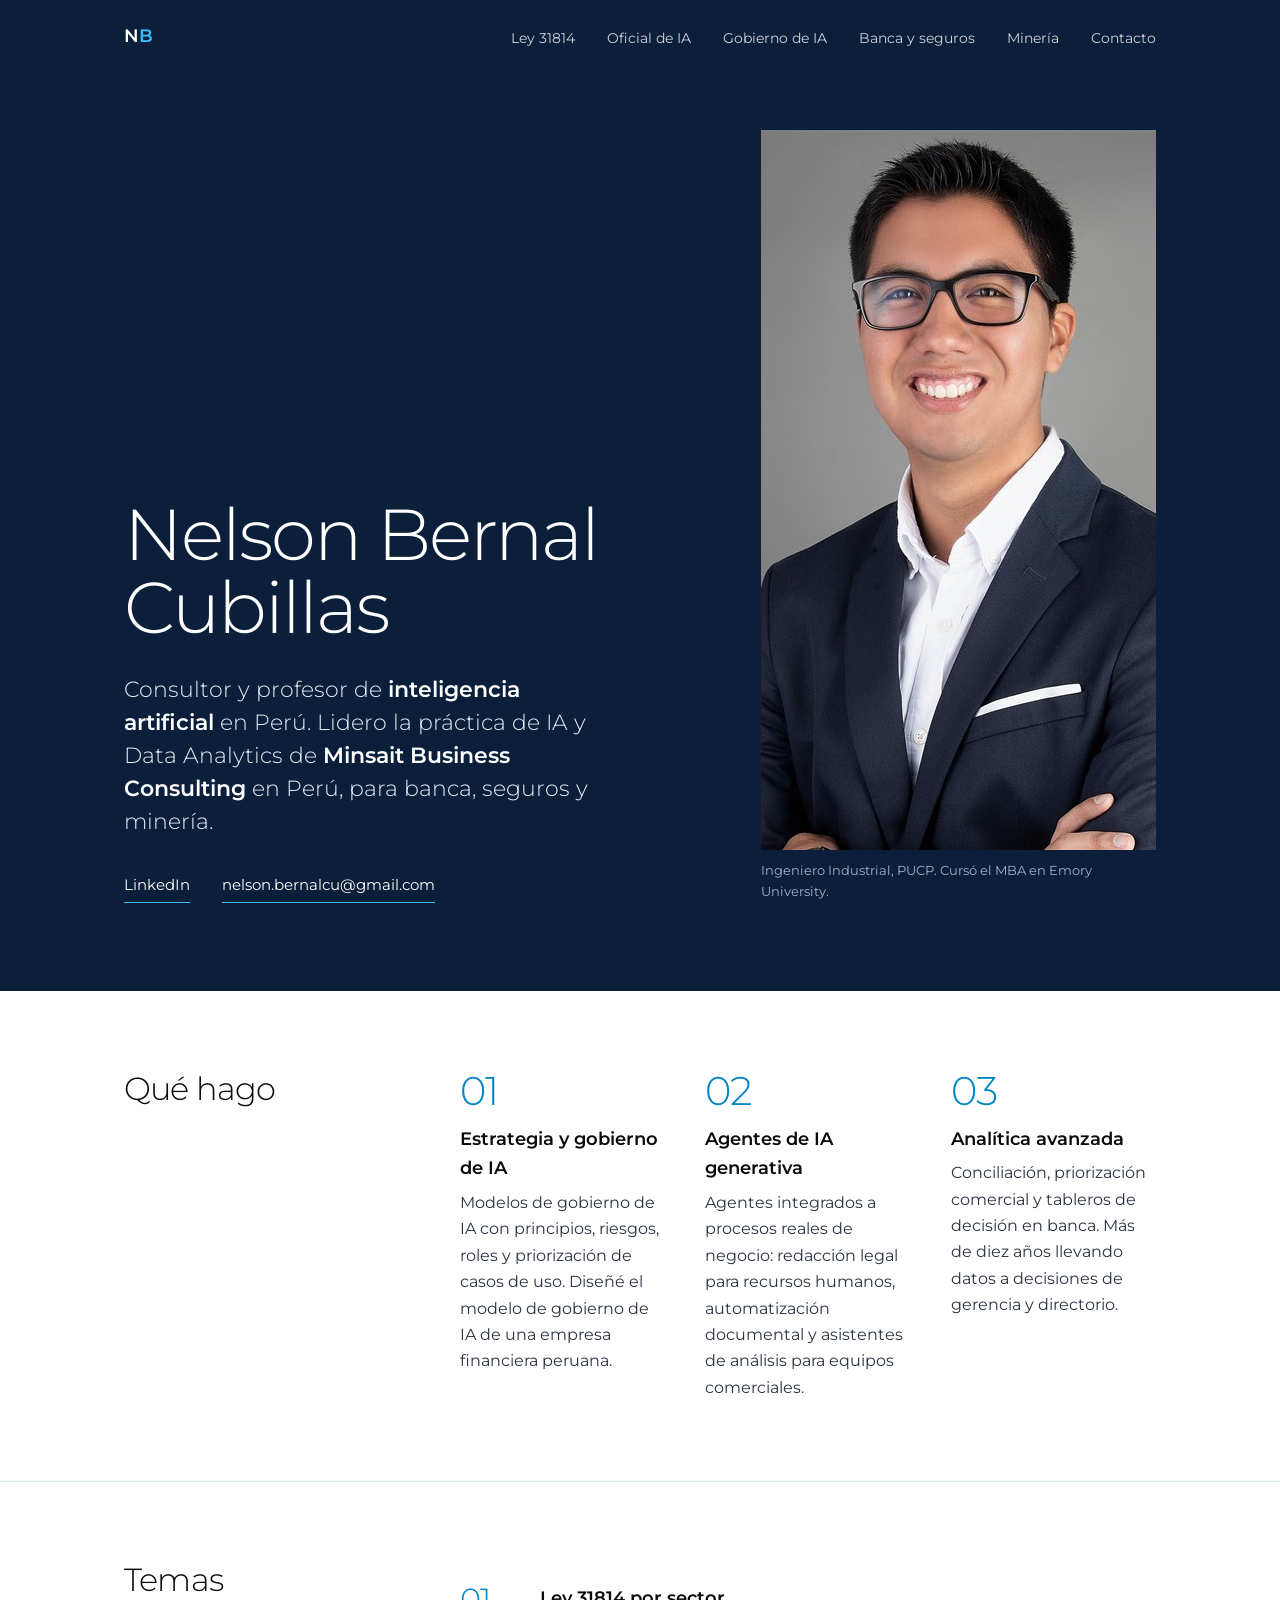
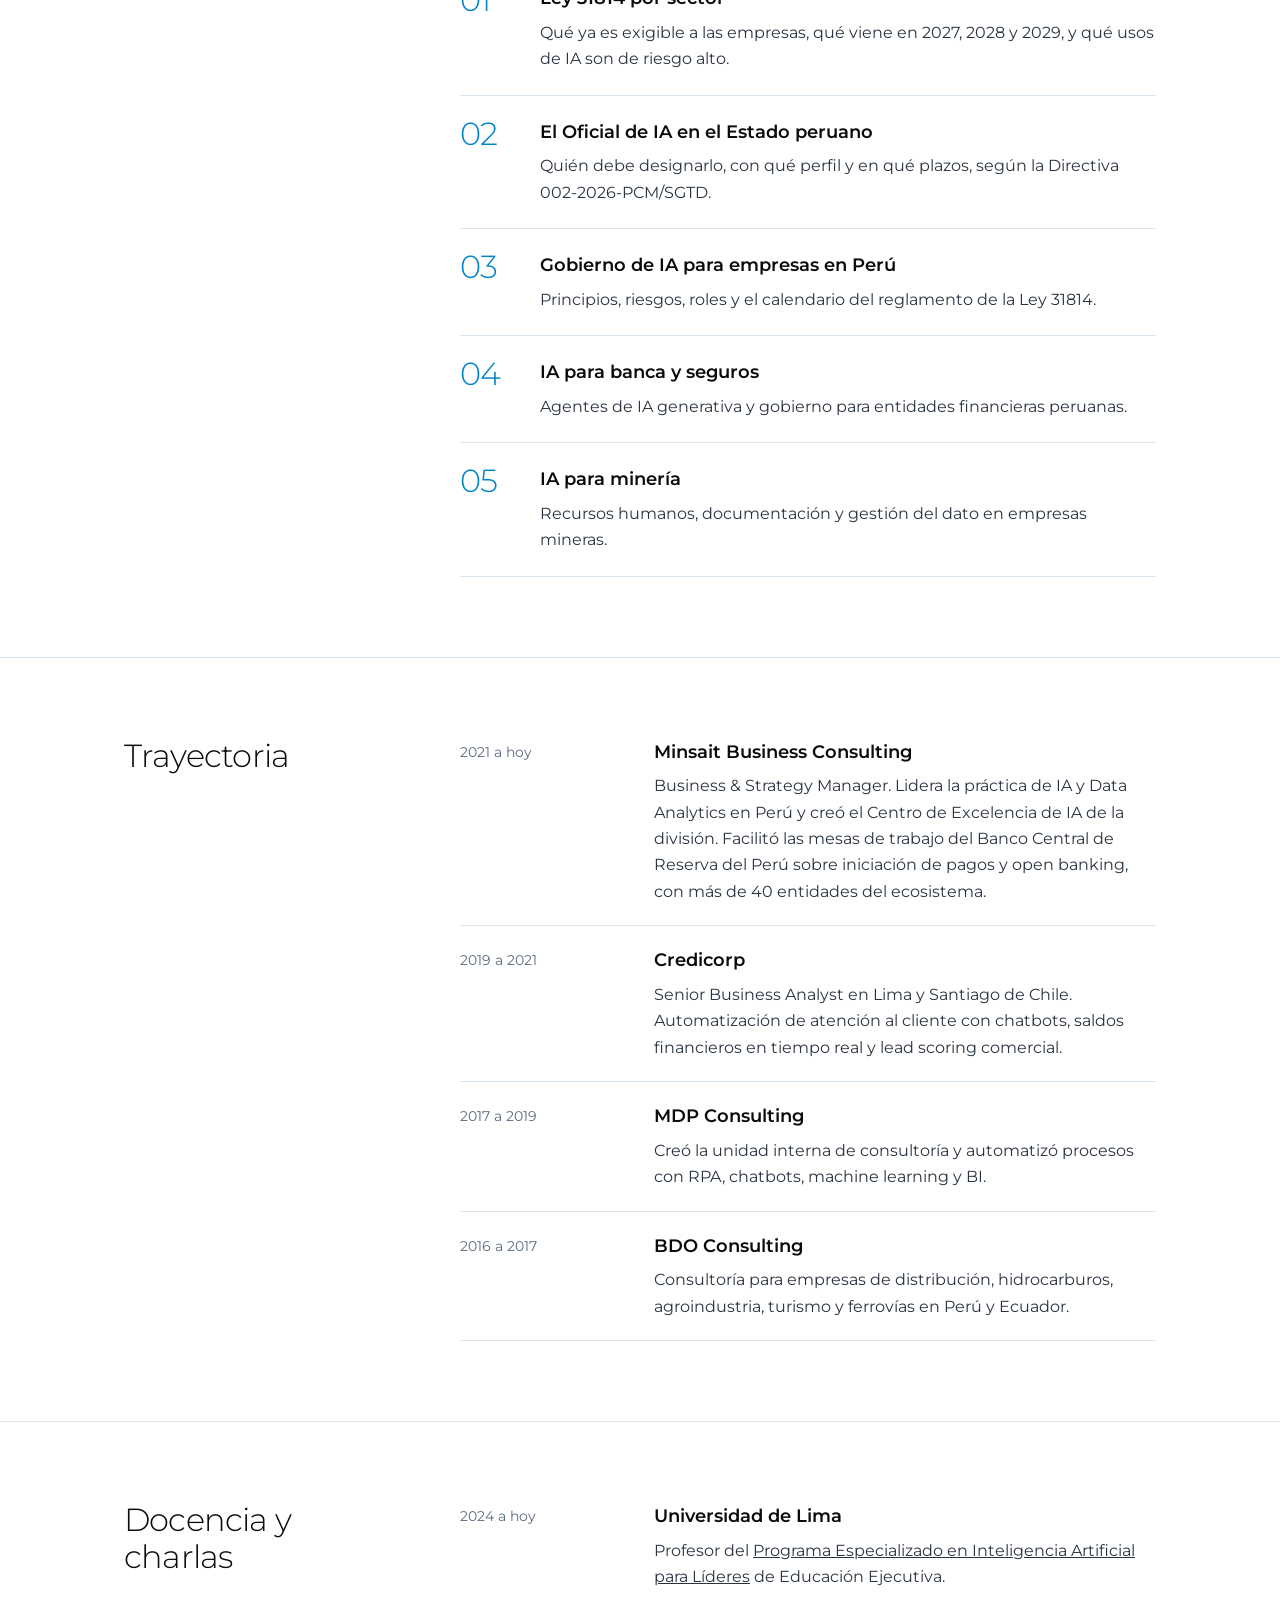
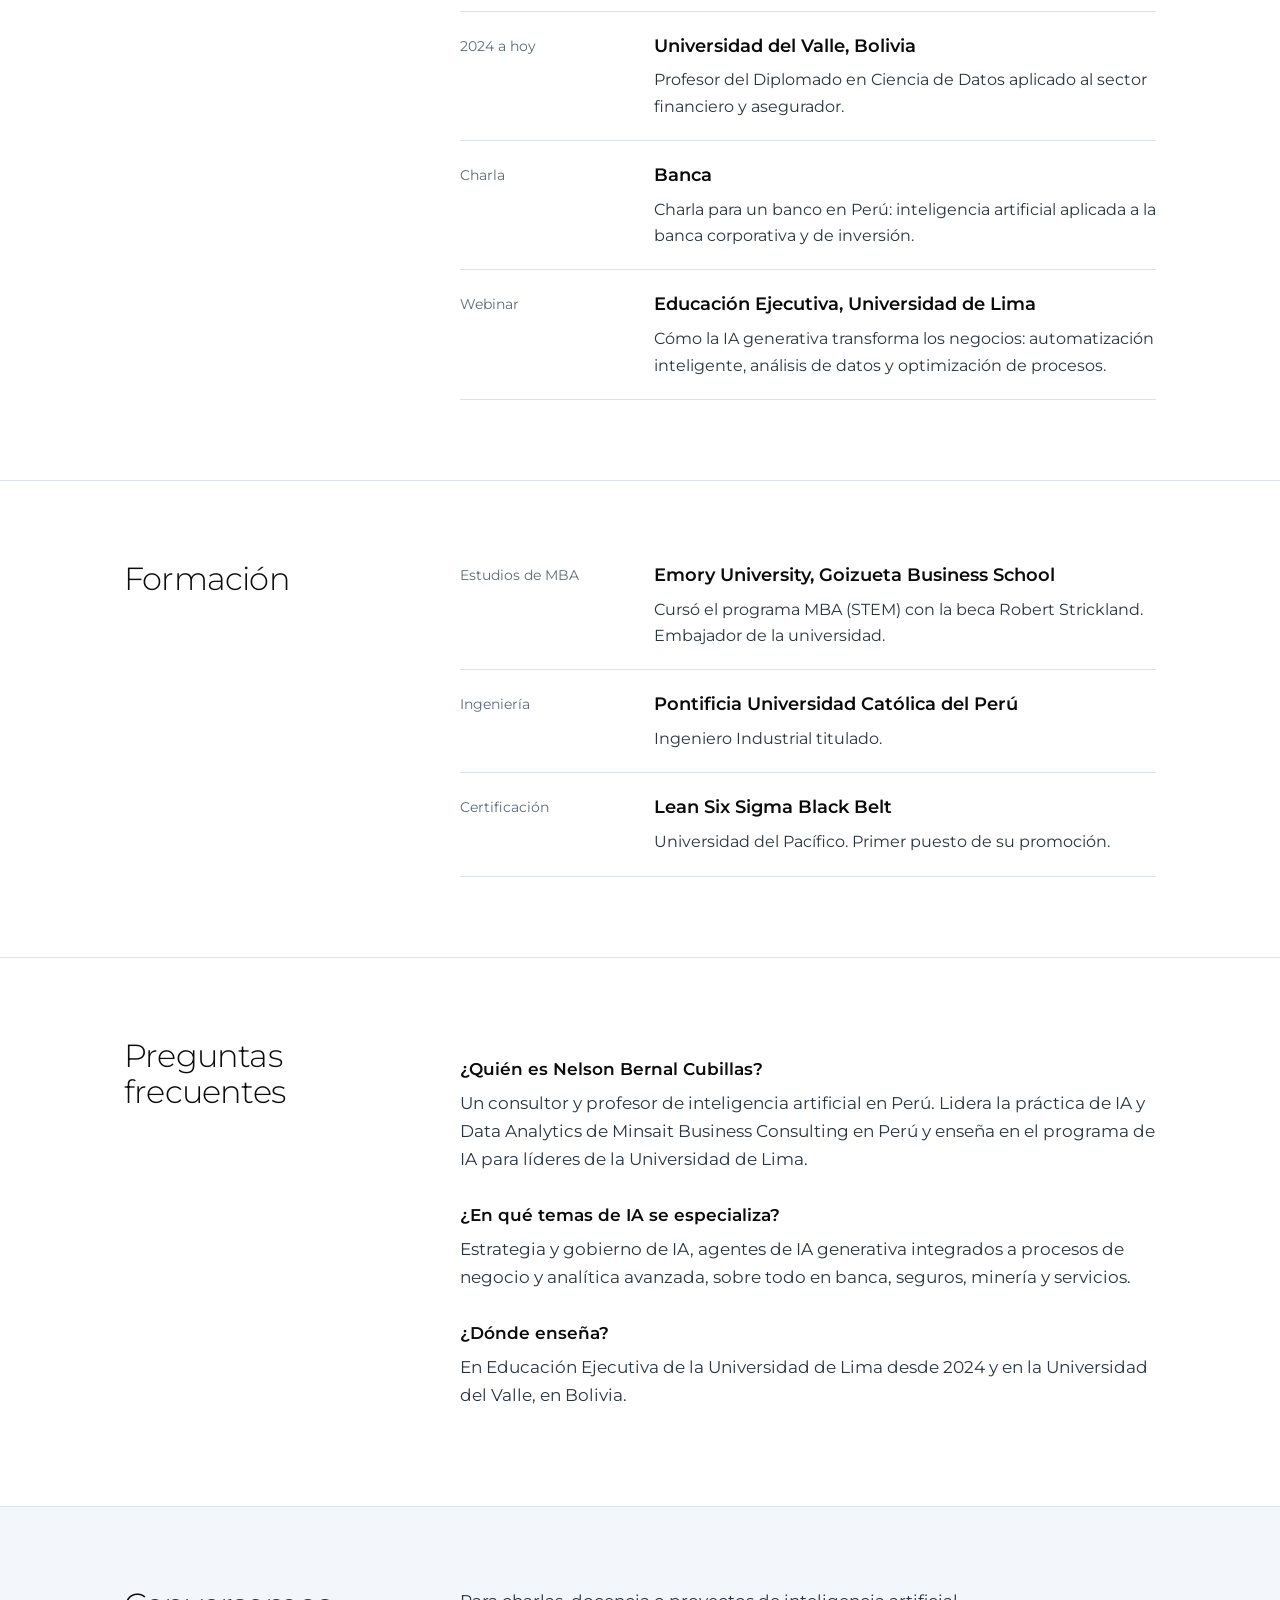
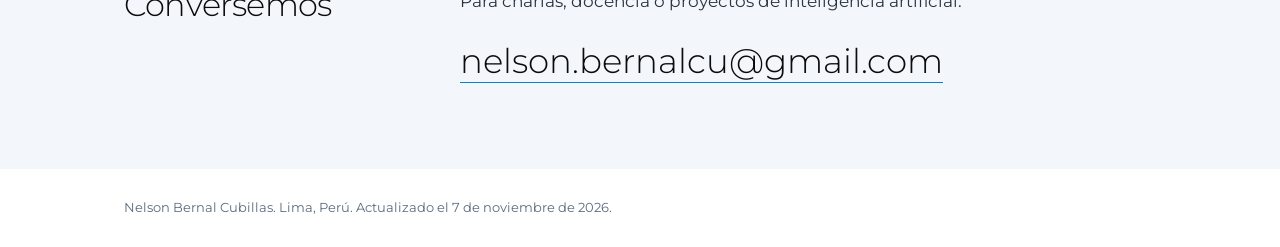
==== commit 1a48dcd4: "Artículo: Ley 31814 por sector, leído en el texto oficial del DS 115-2025-PCM Qué tiene plazo sector" ====
--- a/index.html
+++ b/index.html
@@ -107,6 +107,7 @@
   <div class="wrap">
     <a class="mark" href="#">N<span>B</span></a>
     <nav aria-label="Secciones">
+      <a href="ley-31814/">Ley 31814</a>
       <a href="oficial-de-ia/">Oficial de IA</a>
       <a href="gobierno-de-ia/">Gobierno de IA</a>
       <a href="ia-banca-seguros/">Banca y seguros</a>
@@ -162,10 +163,11 @@
   <div class="wrap grid">
     <h2>Temas</h2>
     <ul class="topics">
-      <li><a href="oficial-de-ia/"><div class="num">01</div><div><h3>El Oficial de IA en el Estado peruano</h3><p>Quién debe designarlo, con qué perfil y en qué plazos, según la Directiva 002-2026-PCM/SGTD.</p></div></a></li>
-      <li><a href="gobierno-de-ia/"><div class="num">02</div><div><h3>Gobierno de IA para empresas en Perú</h3><p>Principios, riesgos, roles y el calendario del reglamento de la Ley 31814.</p></div></a></li>
-      <li><a href="ia-banca-seguros/"><div class="num">03</div><div><h3>IA para banca y seguros</h3><p>Agentes de IA generativa y gobierno para entidades financieras peruanas.</p></div></a></li>
-      <li><a href="ia-mineria/"><div class="num">04</div><div><h3>IA para minería</h3><p>Recursos humanos, documentación y gestión del dato en empresas mineras.</p></div></a></li>
+      <li><a href="ley-31814/"><div class="num">01</div><div><h3>Ley 31814 por sector</h3><p>Qué ya es exigible a las empresas, qué viene en 2027, 2028 y 2029, y qué usos de IA son de riesgo alto.</p></div></a></li>
+      <li><a href="oficial-de-ia/"><div class="num">02</div><div><h3>El Oficial de IA en el Estado peruano</h3><p>Quién debe designarlo, con qué perfil y en qué plazos, según la Directiva 002-2026-PCM/SGTD.</p></div></a></li>
+      <li><a href="gobierno-de-ia/"><div class="num">03</div><div><h3>Gobierno de IA para empresas en Perú</h3><p>Principios, riesgos, roles y el calendario del reglamento de la Ley 31814.</p></div></a></li>
+      <li><a href="ia-banca-seguros/"><div class="num">04</div><div><h3>IA para banca y seguros</h3><p>Agentes de IA generativa y gobierno para entidades financieras peruanas.</p></div></a></li>
+      <li><a href="ia-mineria/"><div class="num">05</div><div><h3>IA para minería</h3><p>Recursos humanos, documentación y gestión del dato en empresas mineras.</p></div></a></li>
     </ul>
   </div>
 </section>
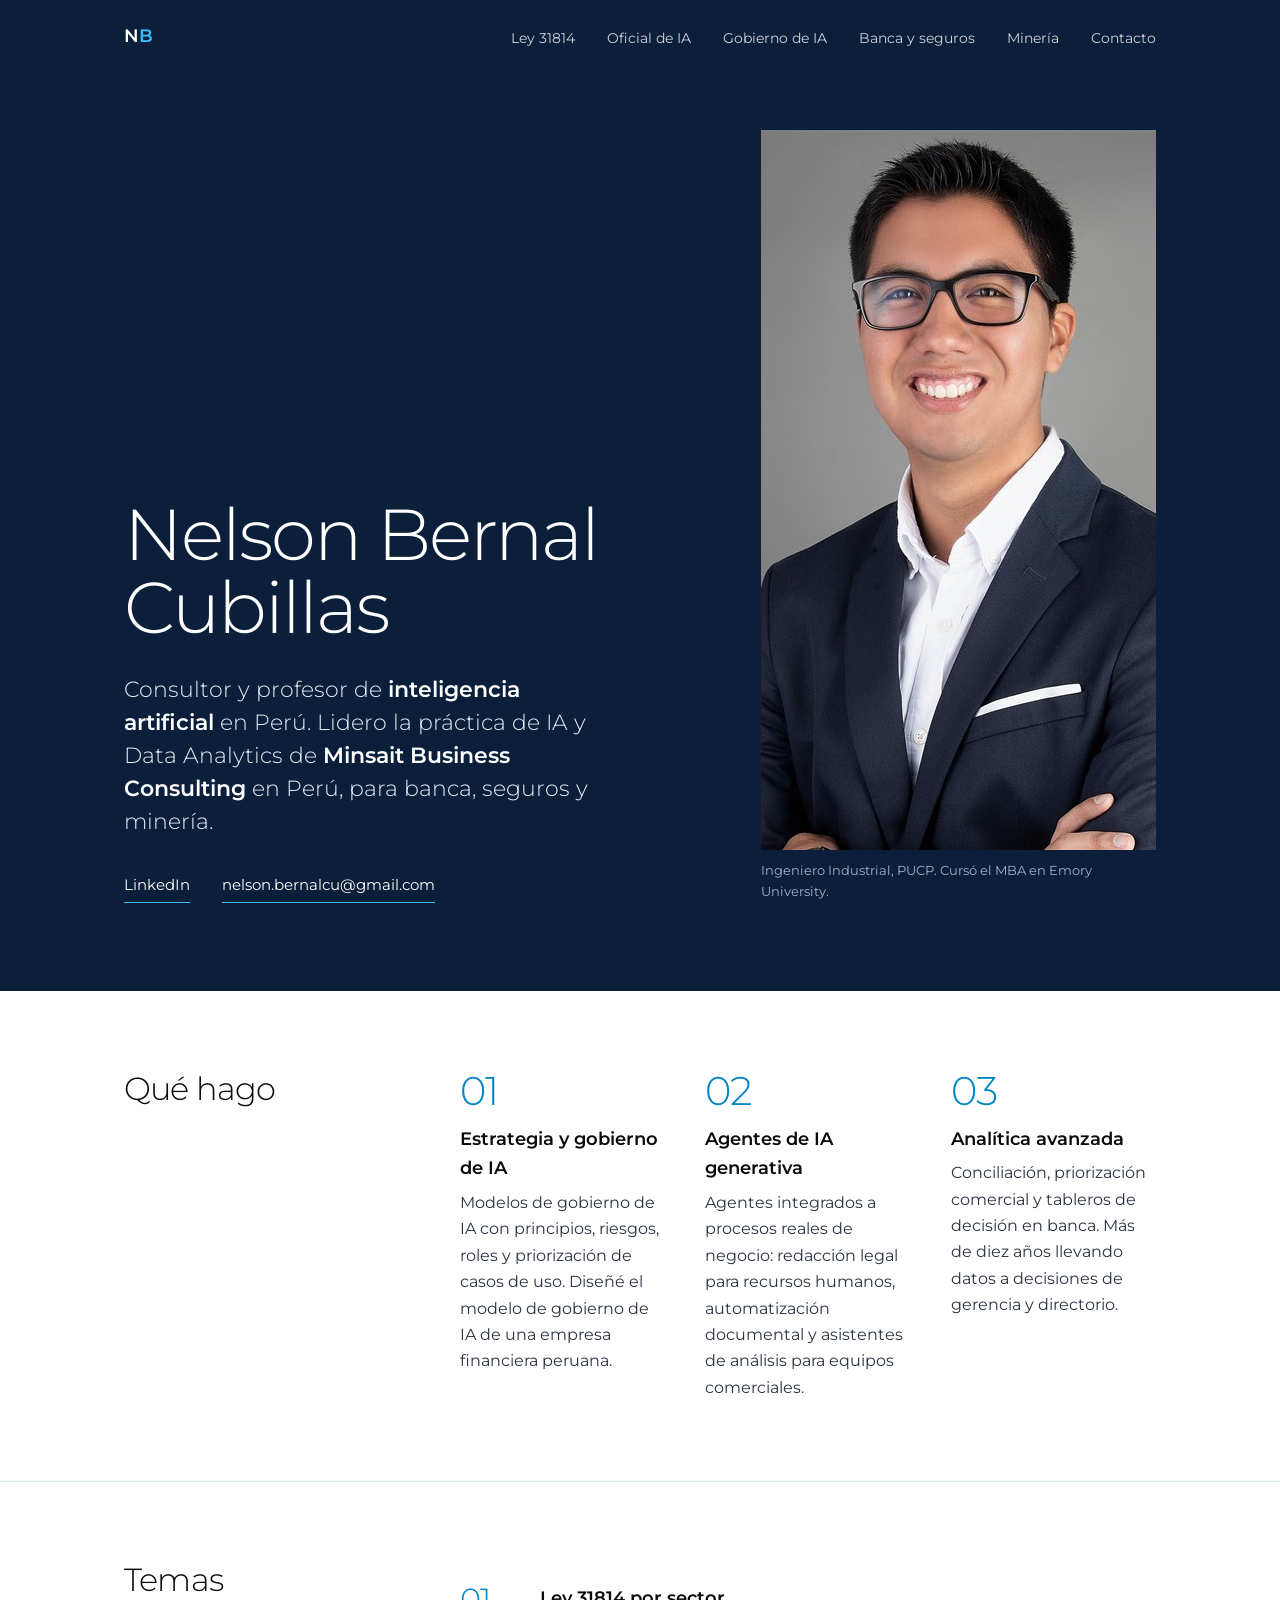
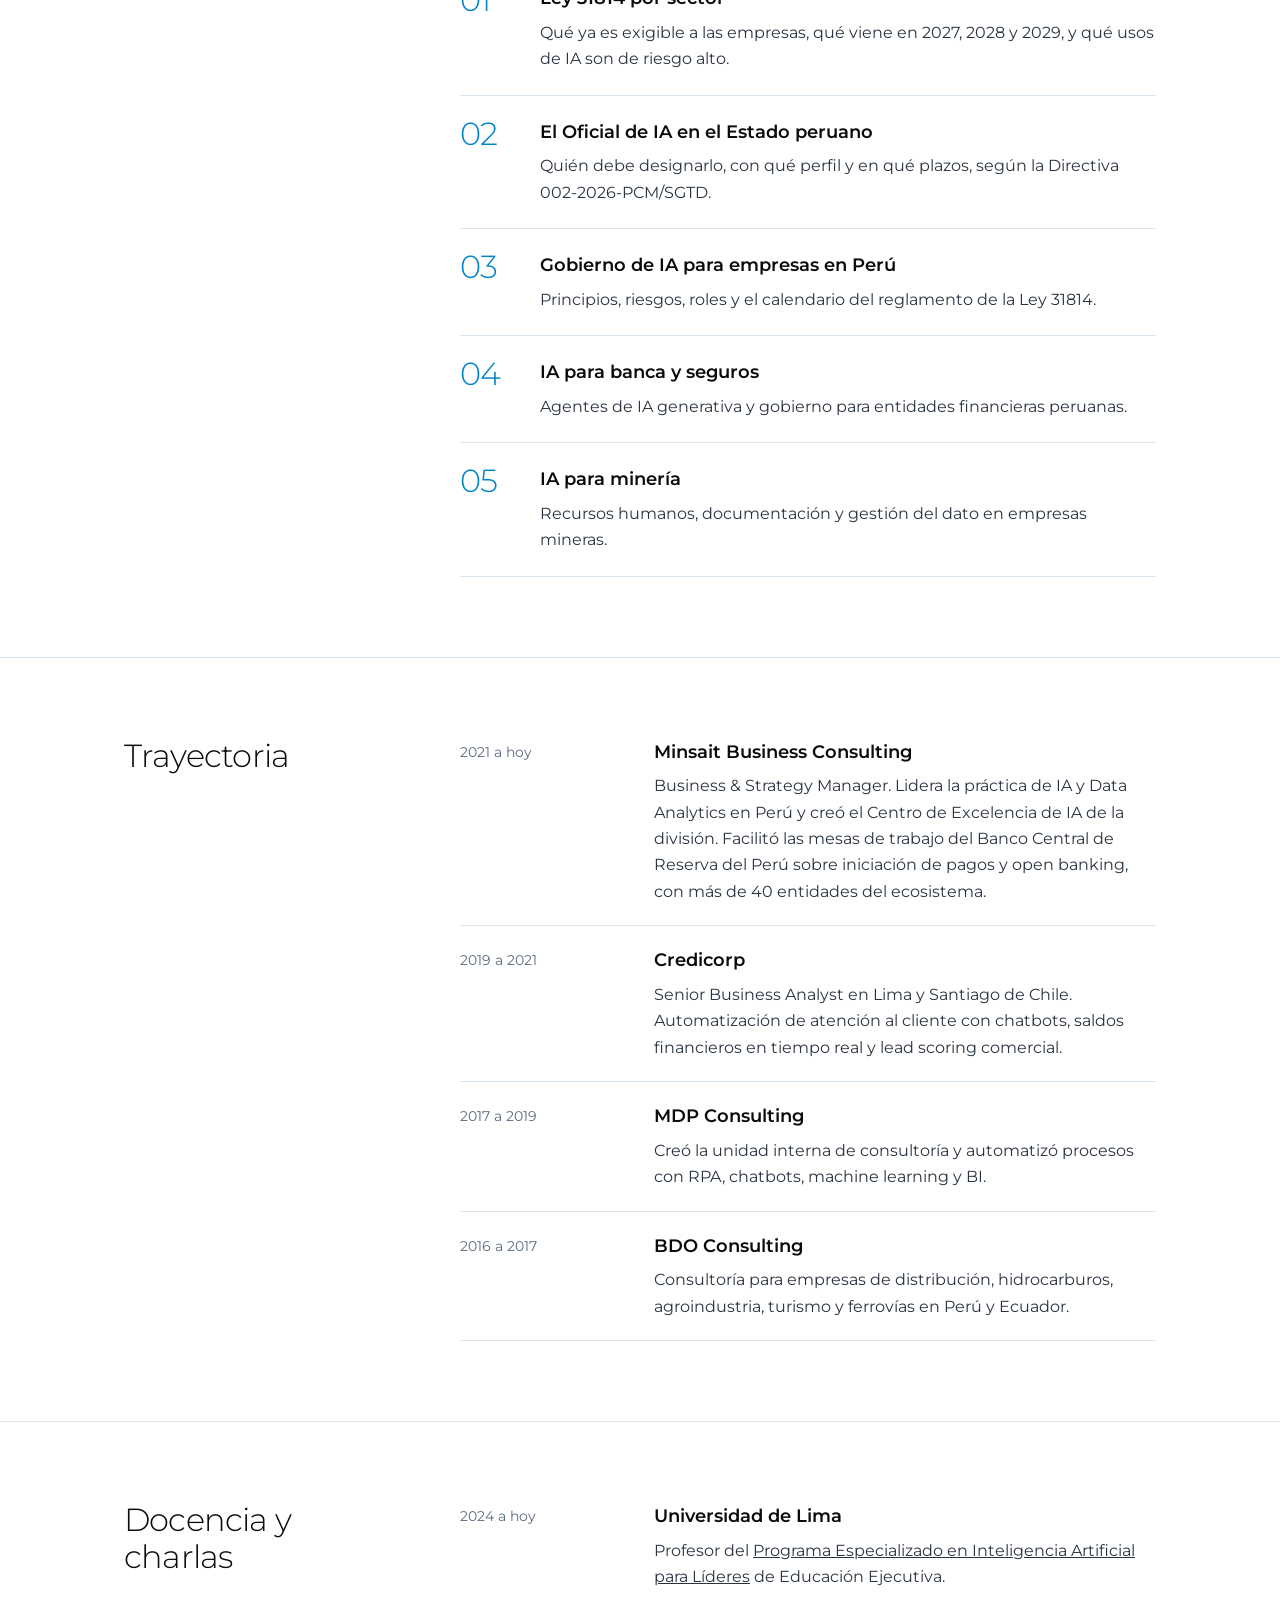
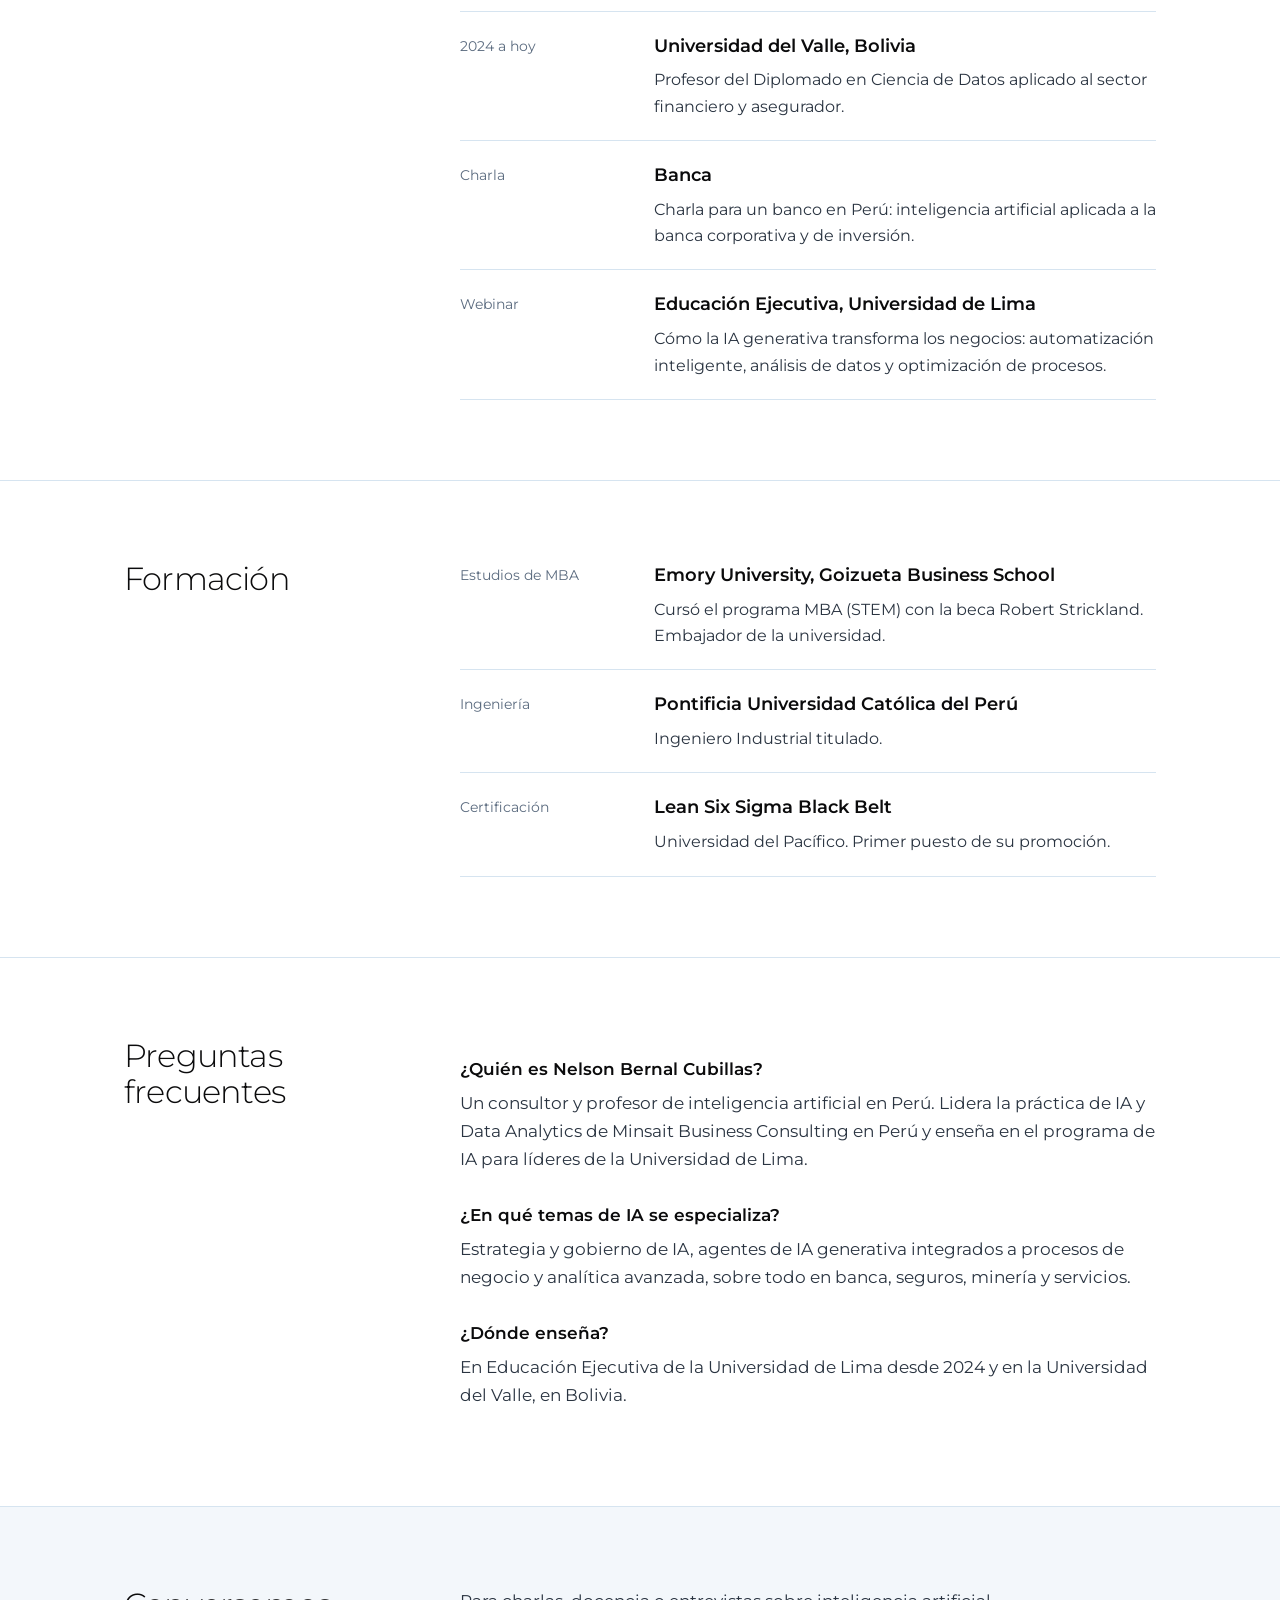
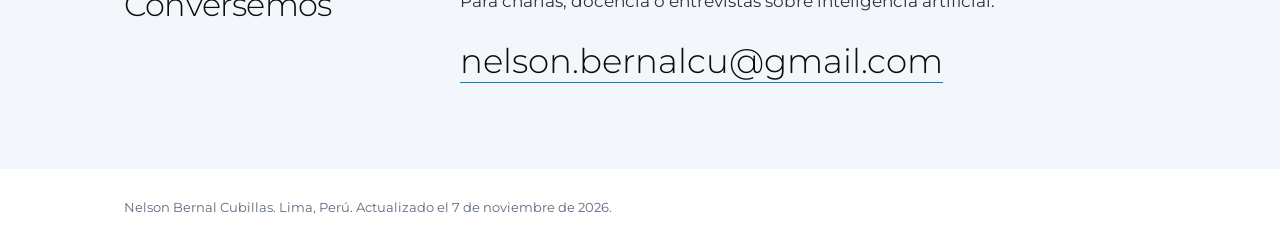
==== commit 687736c7: "Páginas temáticas como artículos, no como servicios Reemplaza el schema Service (con Nelson como pro" ====
--- a/index.html
+++ b/index.html
@@ -225,7 +225,7 @@
   <div class="wrap grid">
     <h2>Conversemos</h2>
     <div>
-      <p style="margin:0 0 18px;color:#2A3441">Para charlas, docencia o proyectos de inteligencia artificial.</p>
+      <p style="margin:0 0 18px;color:#2A3441">Para charlas, docencia o entrevistas sobre inteligencia artificial.</p>
       <a class="big" href="mailto:nelson.bernalcu@gmail.com">nelson.bernalcu@gmail.com</a>
     </div>
   </div>
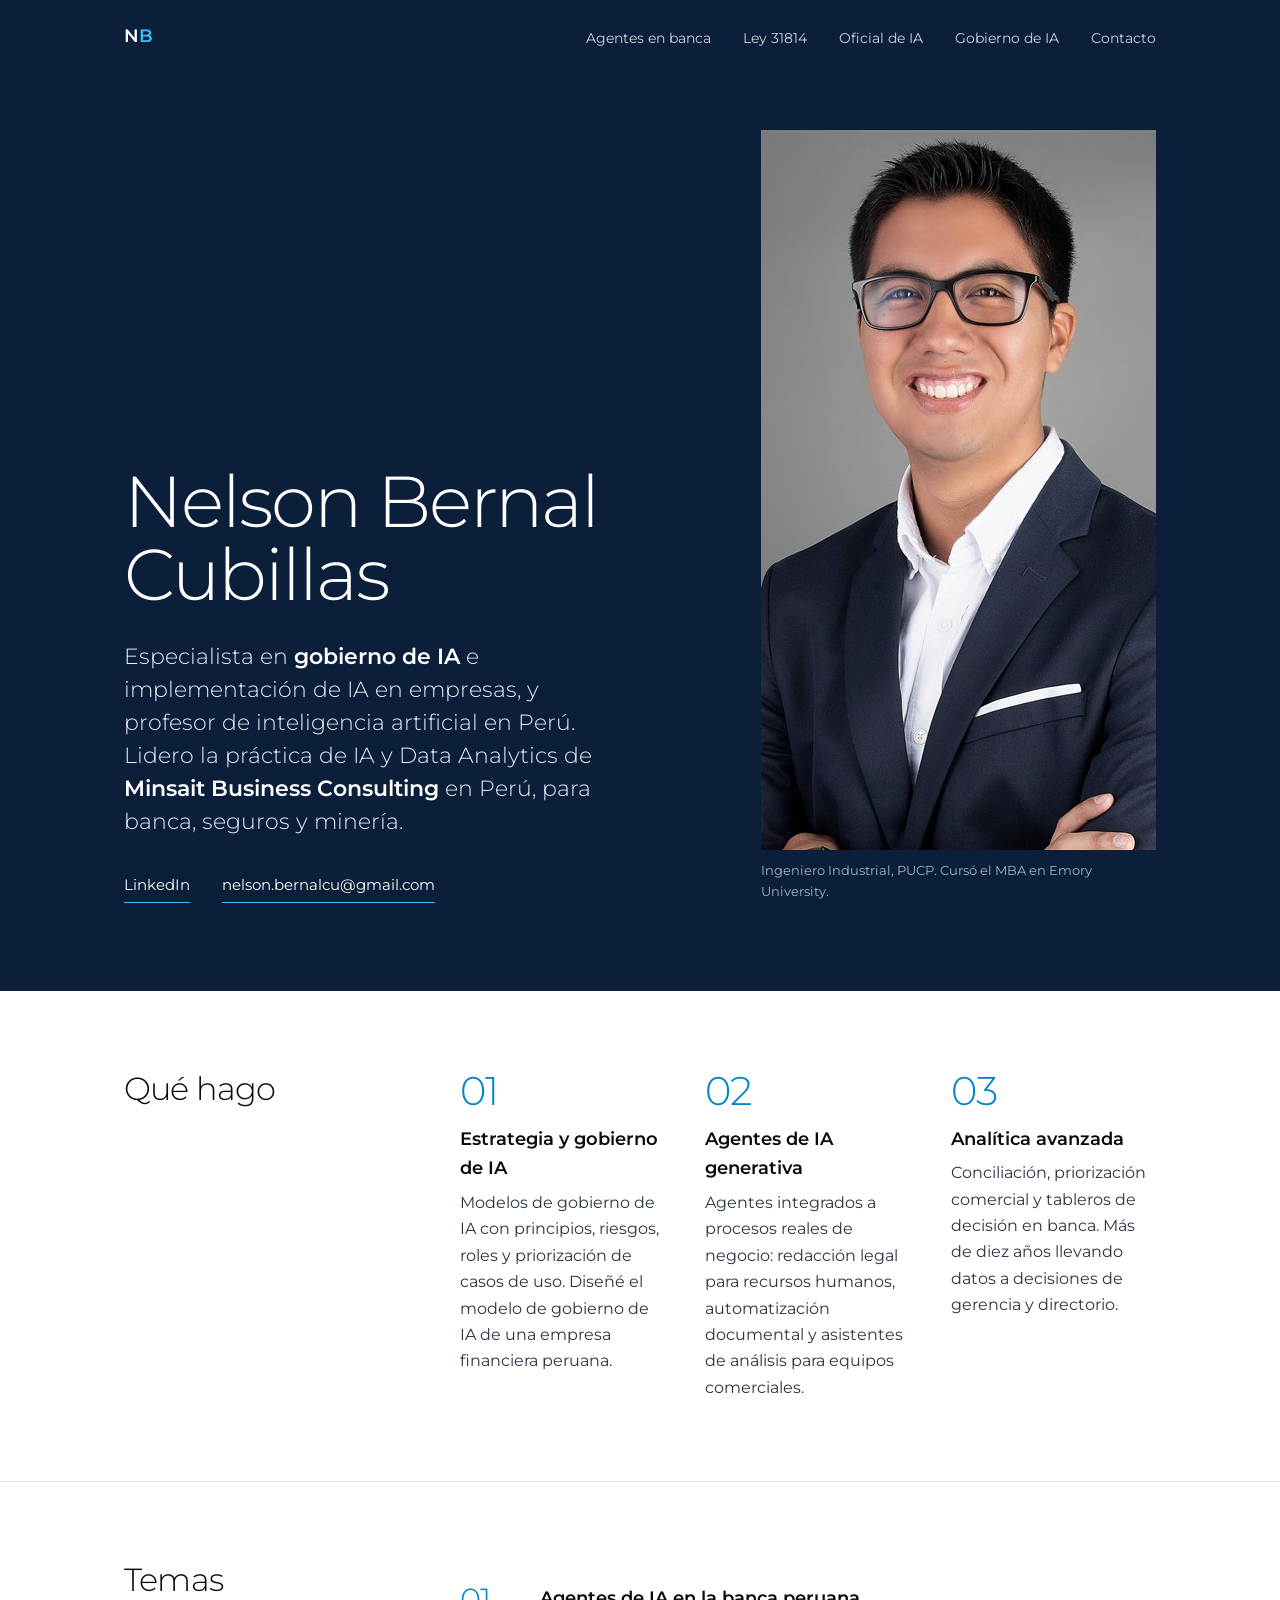
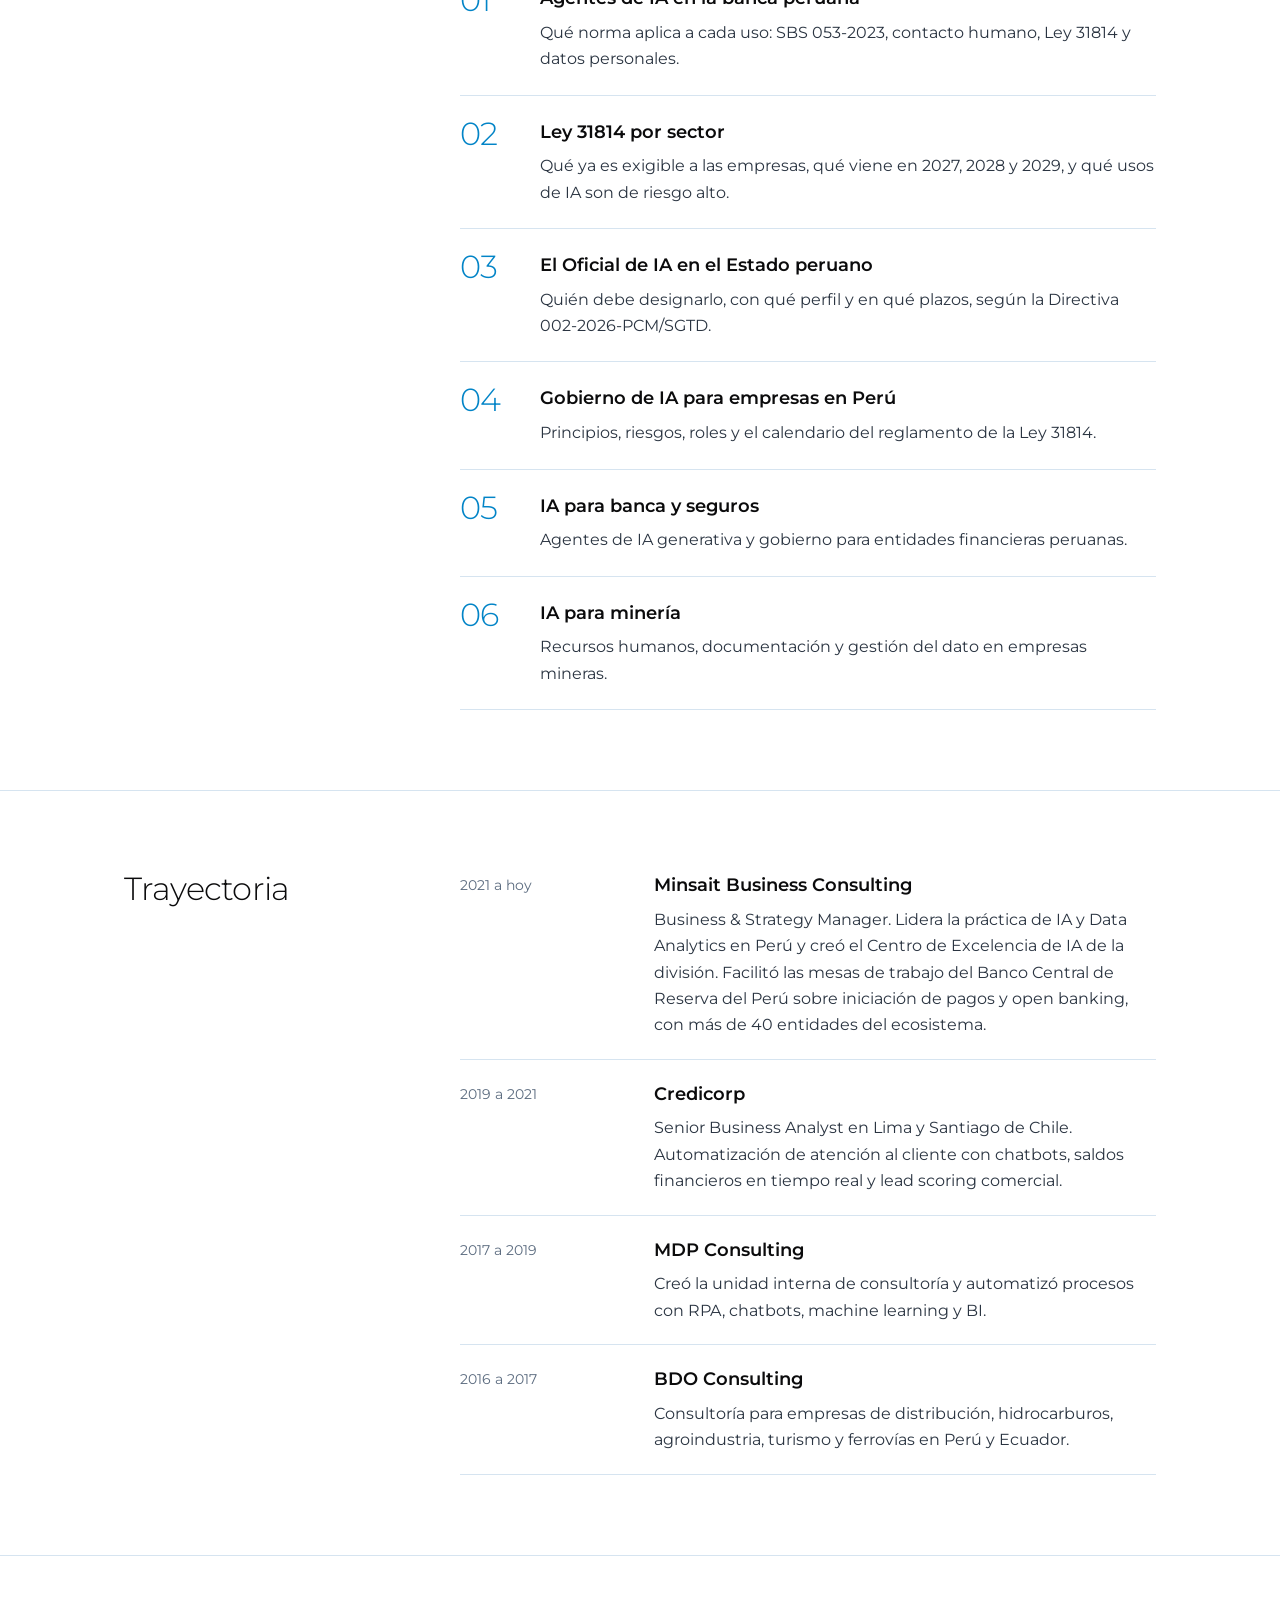
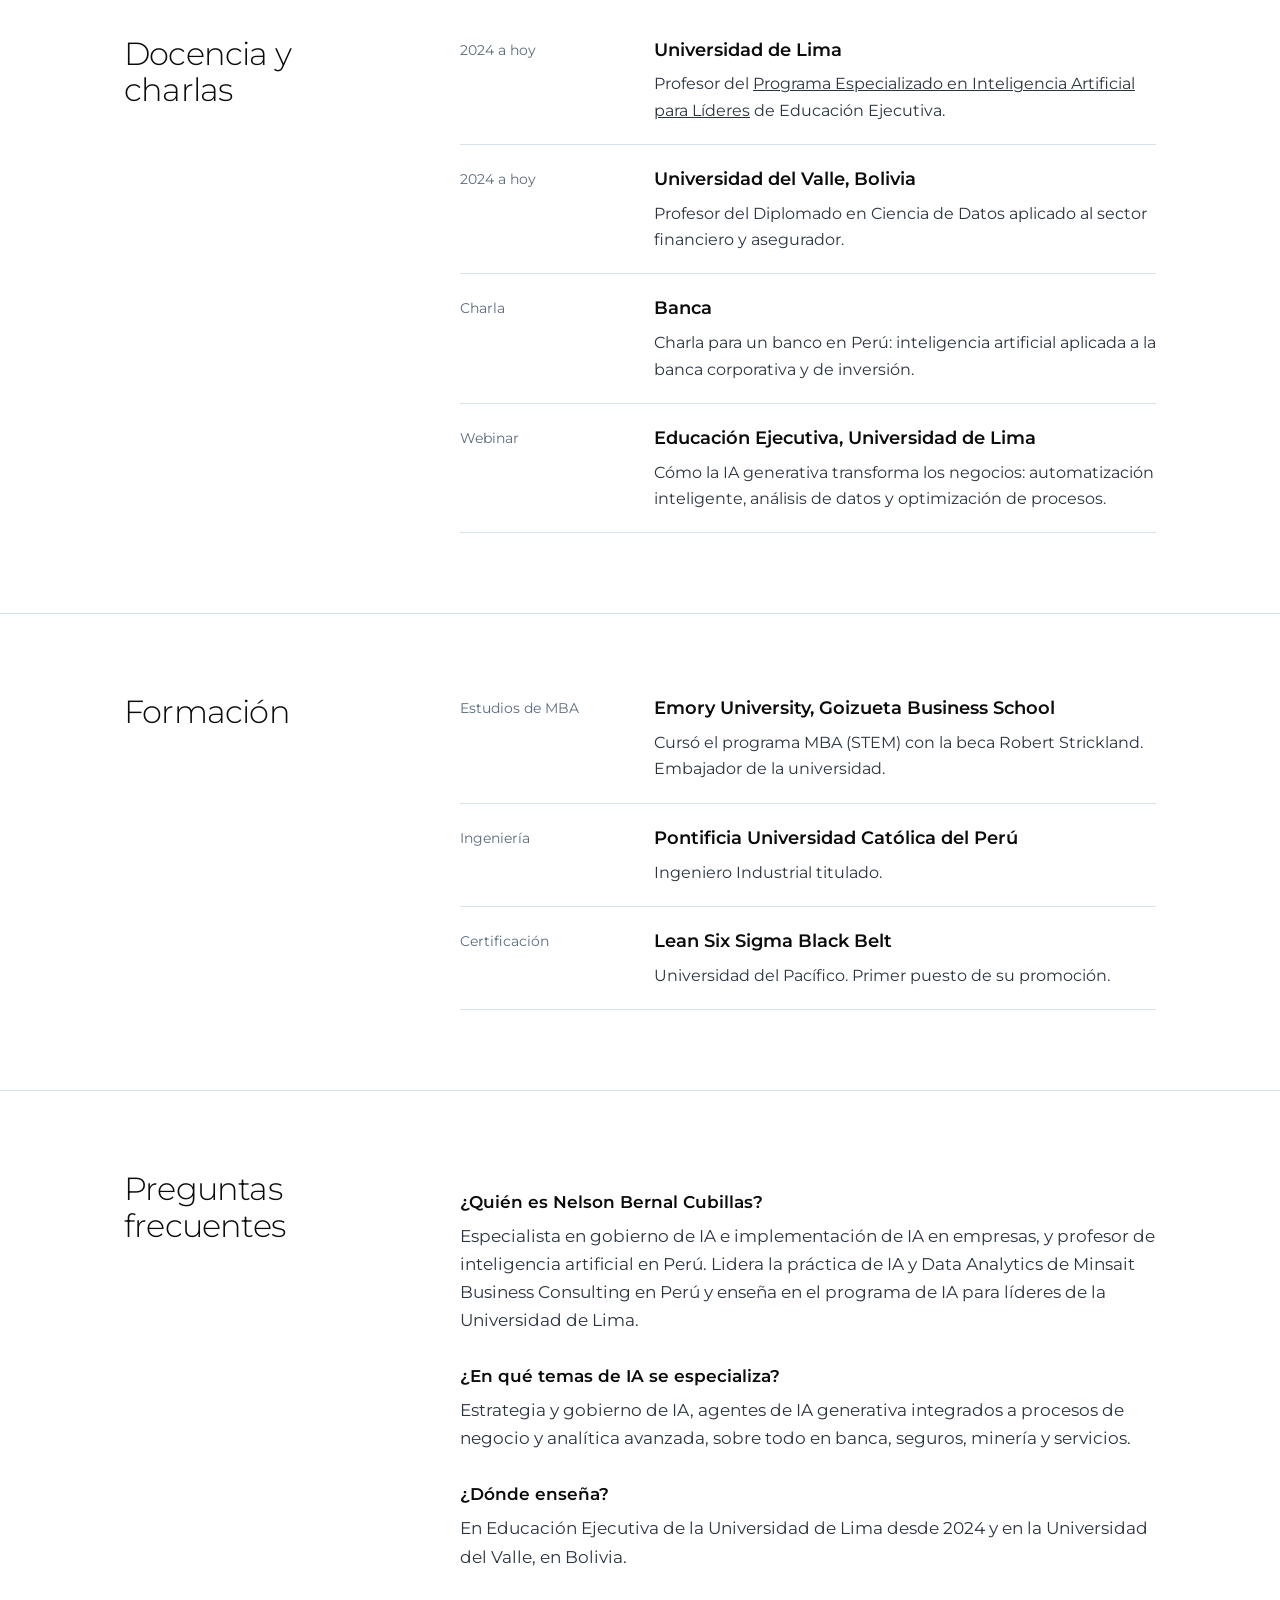
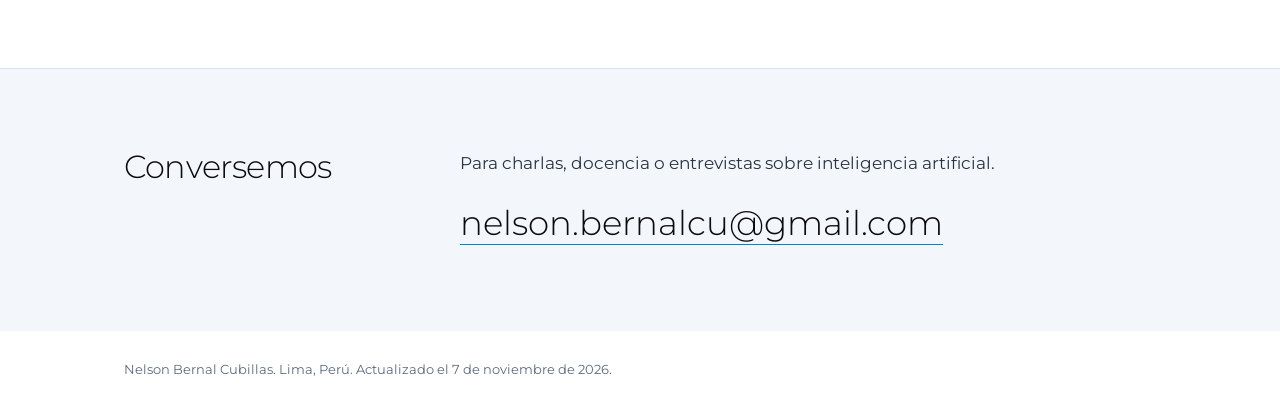
==== commit 95b0ab62: "Artículo: agentes de IA en la banca peruana, qué norma aplica a cada uso Verificado en textos oficia" ====
--- a/index.html
+++ b/index.html
@@ -3,12 +3,12 @@
 <head>
 <meta charset="utf-8">
 <meta name="viewport" content="width=device-width, initial-scale=1">
-<title>Nelson Bernal Cubillas | Consultor y profesor de inteligencia artificial en Perú</title>
-<meta name="description" content="Nelson Bernal Cubillas es consultor y profesor de inteligencia artificial en Perú. Lidera la práctica de IA y Data Analytics de Minsait Perú: estrategia y gobierno de IA, agentes de IA generativa y analítica avanzada para banca, seguros y minería.">
+<title>Nelson Bernal Cubillas | Especialista en gobierno de IA e implementación de IA en Perú</title>
+<meta name="description" content="Nelson Bernal Cubillas es especialista en gobierno de IA e implementación de IA en empresas, y profesor de inteligencia artificial en Perú. Lidera la práctica de IA y Data Analytics de Minsait Perú: estrategia y gobierno de IA, agentes de IA generativa y analítica avanzada para banca, seguros y minería.">
 <link rel="canonical" href="https://nelson2206.github.io/nelson-bernal-cubillas/">
 <link rel="icon" href="favicon.svg" type="image/svg+xml">
 <meta property="og:type" content="profile">
-<meta property="og:title" content="Nelson Bernal Cubillas | Consultor y profesor de inteligencia artificial en Perú">
+<meta property="og:title" content="Nelson Bernal Cubillas | Especialista en gobierno de IA e implementación de IA en Perú">
 <meta property="og:description" content="Estrategia y gobierno de IA, agentes de IA generativa y analítica avanzada para banca, seguros y minería.">
 <meta property="og:url" content="https://nelson2206.github.io/nelson-bernal-cubillas/">
 <meta property="og:image" content="https://nelson2206.github.io/nelson-bernal-cubillas/nelson-bernal-cubillas.jpg">
@@ -38,7 +38,7 @@
       "alternateName": ["Nelson Eduardo Bernal Cubillas", "Nelson Bernal"],
       "givenName": "Nelson",
       "familyName": "Bernal Cubillas",
-      "description": "Consultor y profesor de inteligencia artificial en Perú. Lidera la práctica de IA y Data Analytics de Minsait Business Consulting en Perú.",
+      "description": "Especialista en gobierno de IA e implementación de IA en empresas, y profesor de inteligencia artificial en Perú. Lidera la práctica de IA y Data Analytics de Minsait Business Consulting en Perú.",
       "jobTitle": "Líder de la práctica de IA y Data Analytics, Minsait Business Consulting Perú",
       "image": "https://nelson2206.github.io/nelson-bernal-cubillas/nelson-bernal-cubillas.jpg",
       "url": "https://nelson2206.github.io/nelson-bernal-cubillas/",
@@ -76,7 +76,7 @@
         {
           "@type": "Question",
           "name": "¿Quién es Nelson Bernal Cubillas?",
-          "acceptedAnswer": { "@type": "Answer", "text": "Nelson Bernal Cubillas es un consultor y profesor de inteligencia artificial en Perú. Lidera la práctica de IA y Data Analytics de Minsait Business Consulting en Perú y enseña en el Programa Especializado en Inteligencia Artificial para Líderes de la Universidad de Lima. Es Ingeniero Industrial por la PUCP y cursó el MBA en Emory University (Goizueta Business School)." }
+          "acceptedAnswer": { "@type": "Answer", "text": "Nelson Bernal Cubillas es especialista en gobierno de IA e implementación de IA en empresas, y profesor de inteligencia artificial en Perú. Lidera la práctica de IA y Data Analytics de Minsait Business Consulting en Perú y enseña en el Programa Especializado en Inteligencia Artificial para Líderes de la Universidad de Lima. Es Ingeniero Industrial por la PUCP y cursó el MBA en Emory University (Goizueta Business School)." }
         },
         {
           "@type": "Question",
@@ -107,11 +107,10 @@
   <div class="wrap">
     <a class="mark" href="#">N<span>B</span></a>
     <nav aria-label="Secciones">
+      <a href="agentes-ia-banca/">Agentes en banca</a>
       <a href="ley-31814/">Ley 31814</a>
       <a href="oficial-de-ia/">Oficial de IA</a>
       <a href="gobierno-de-ia/">Gobierno de IA</a>
-      <a href="ia-banca-seguros/">Banca y seguros</a>
-      <a href="ia-mineria/">Minería</a>
       <a href="#contacto">Contacto</a>
     </nav>
   </div>
@@ -122,7 +121,7 @@
   <div class="wrap">
     <div>
       <h1>Nelson Bernal Cubillas</h1>
-      <p class="lead">Consultor y profesor de <strong>inteligencia artificial</strong> en Perú. Lidero la práctica de IA y Data Analytics de <strong>Minsait Business Consulting</strong> en Perú, para banca, seguros y minería.</p>
+      <p class="lead">Especialista en <strong>gobierno de IA</strong> e implementación de IA en empresas, y profesor de inteligencia artificial en Perú. Lidero la práctica de IA y Data Analytics de <strong>Minsait Business Consulting</strong> en Perú, para banca, seguros y minería.</p>
       <div class="links">
         <a href="https://www.linkedin.com/in/nelson-bernal/" rel="me">LinkedIn</a>
         <a href="mailto:nelson.bernalcu@gmail.com">nelson.bernalcu@gmail.com</a>
@@ -163,11 +162,12 @@
   <div class="wrap grid">
     <h2>Temas</h2>
     <ul class="topics">
-      <li><a href="ley-31814/"><div class="num">01</div><div><h3>Ley 31814 por sector</h3><p>Qué ya es exigible a las empresas, qué viene en 2027, 2028 y 2029, y qué usos de IA son de riesgo alto.</p></div></a></li>
-      <li><a href="oficial-de-ia/"><div class="num">02</div><div><h3>El Oficial de IA en el Estado peruano</h3><p>Quién debe designarlo, con qué perfil y en qué plazos, según la Directiva 002-2026-PCM/SGTD.</p></div></a></li>
-      <li><a href="gobierno-de-ia/"><div class="num">03</div><div><h3>Gobierno de IA para empresas en Perú</h3><p>Principios, riesgos, roles y el calendario del reglamento de la Ley 31814.</p></div></a></li>
-      <li><a href="ia-banca-seguros/"><div class="num">04</div><div><h3>IA para banca y seguros</h3><p>Agentes de IA generativa y gobierno para entidades financieras peruanas.</p></div></a></li>
-      <li><a href="ia-mineria/"><div class="num">05</div><div><h3>IA para minería</h3><p>Recursos humanos, documentación y gestión del dato en empresas mineras.</p></div></a></li>
+      <li><a href="agentes-ia-banca/"><div class="num">01</div><div><h3>Agentes de IA en la banca peruana</h3><p>Qué norma aplica a cada uso: SBS 053-2023, contacto humano, Ley 31814 y datos personales.</p></div></a></li>
+      <li><a href="ley-31814/"><div class="num">02</div><div><h3>Ley 31814 por sector</h3><p>Qué ya es exigible a las empresas, qué viene en 2027, 2028 y 2029, y qué usos de IA son de riesgo alto.</p></div></a></li>
+      <li><a href="oficial-de-ia/"><div class="num">03</div><div><h3>El Oficial de IA en el Estado peruano</h3><p>Quién debe designarlo, con qué perfil y en qué plazos, según la Directiva 002-2026-PCM/SGTD.</p></div></a></li>
+      <li><a href="gobierno-de-ia/"><div class="num">04</div><div><h3>Gobierno de IA para empresas en Perú</h3><p>Principios, riesgos, roles y el calendario del reglamento de la Ley 31814.</p></div></a></li>
+      <li><a href="ia-banca-seguros/"><div class="num">05</div><div><h3>IA para banca y seguros</h3><p>Agentes de IA generativa y gobierno para entidades financieras peruanas.</p></div></a></li>
+      <li><a href="ia-mineria/"><div class="num">06</div><div><h3>IA para minería</h3><p>Recursos humanos, documentación y gestión del dato en empresas mineras.</p></div></a></li>
     </ul>
   </div>
 </section>
@@ -212,7 +212,7 @@
     <h2>Preguntas frecuentes</h2>
     <dl class="faq">
       <dt>¿Quién es Nelson Bernal Cubillas?</dt>
-      <dd>Un consultor y profesor de inteligencia artificial en Perú. Lidera la práctica de IA y Data Analytics de Minsait Business Consulting en Perú y enseña en el programa de IA para líderes de la Universidad de Lima.</dd>
+      <dd>Especialista en gobierno de IA e implementación de IA en empresas, y profesor de inteligencia artificial en Perú. Lidera la práctica de IA y Data Analytics de Minsait Business Consulting en Perú y enseña en el programa de IA para líderes de la Universidad de Lima.</dd>
       <dt>¿En qué temas de IA se especializa?</dt>
       <dd>Estrategia y gobierno de IA, agentes de IA generativa integrados a procesos de negocio y analítica avanzada, sobre todo en banca, seguros, minería y servicios.</dd>
       <dt>¿Dónde enseña?</dt>
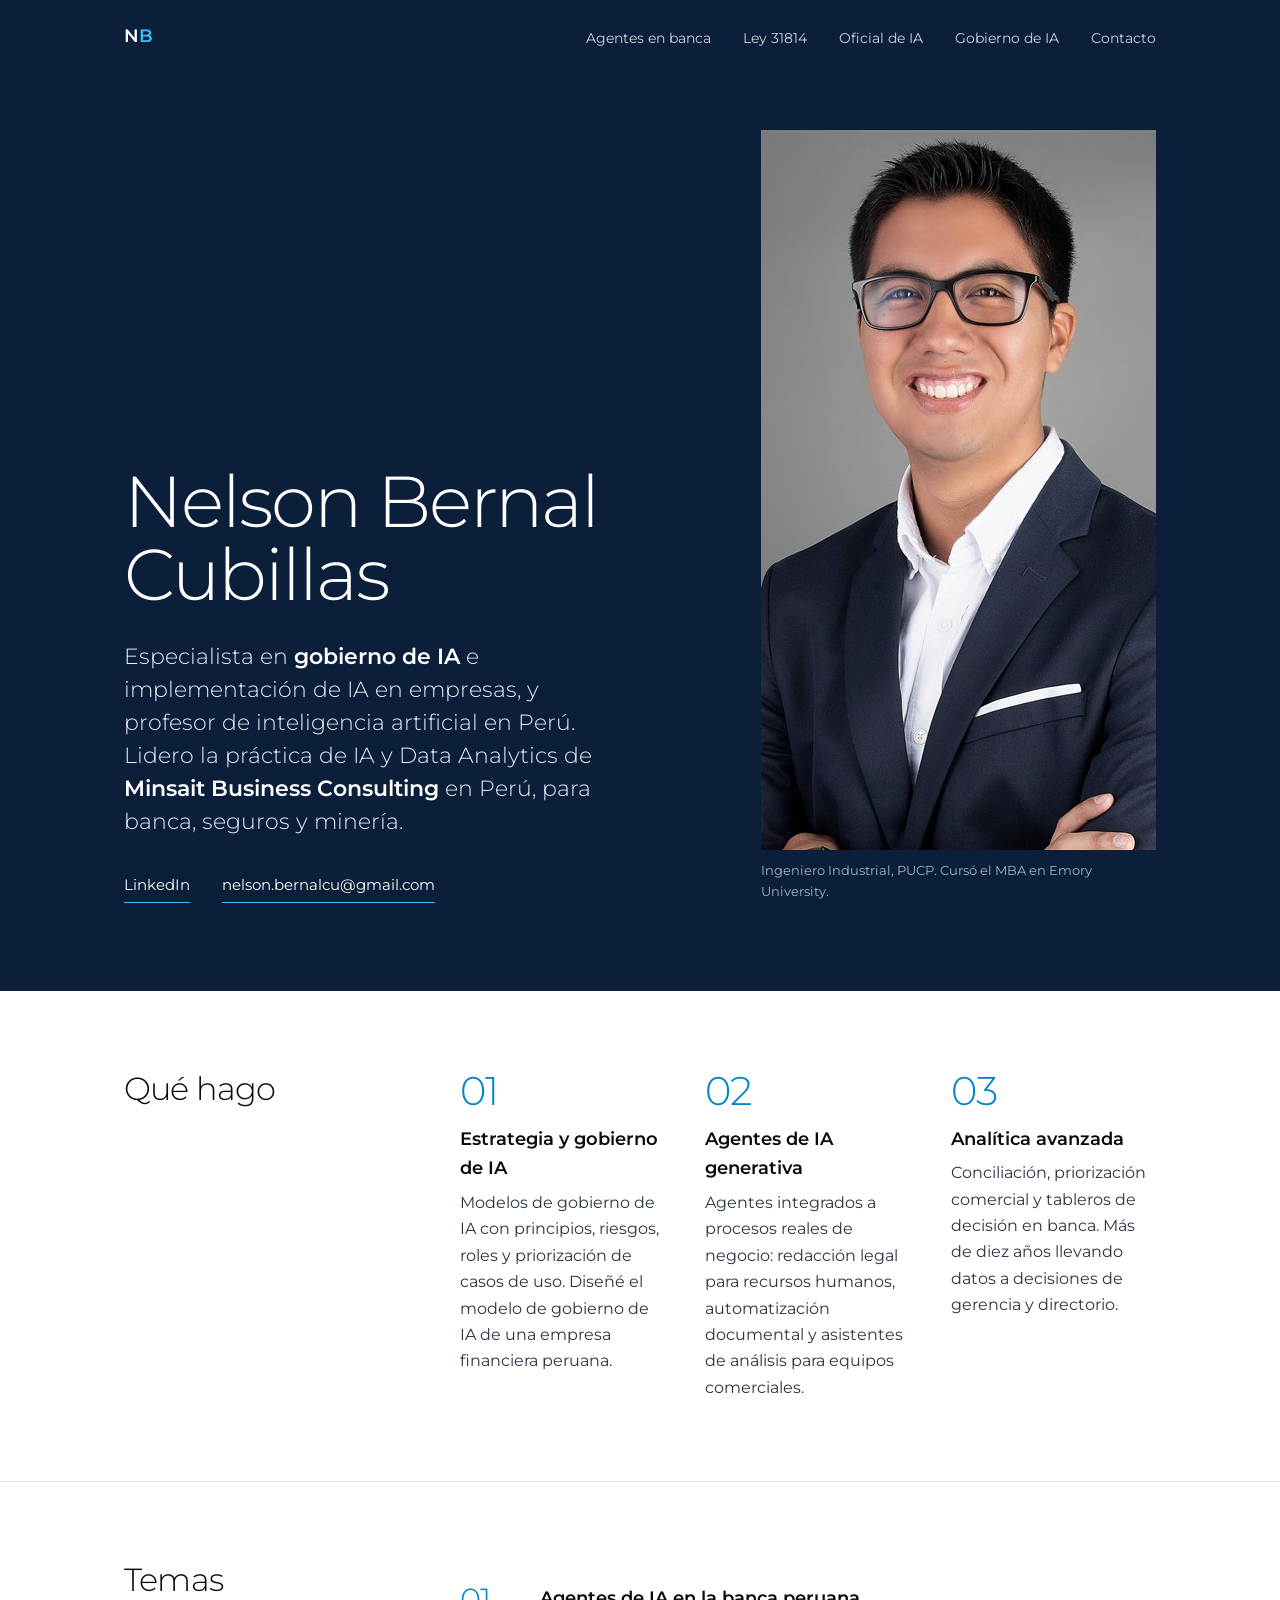
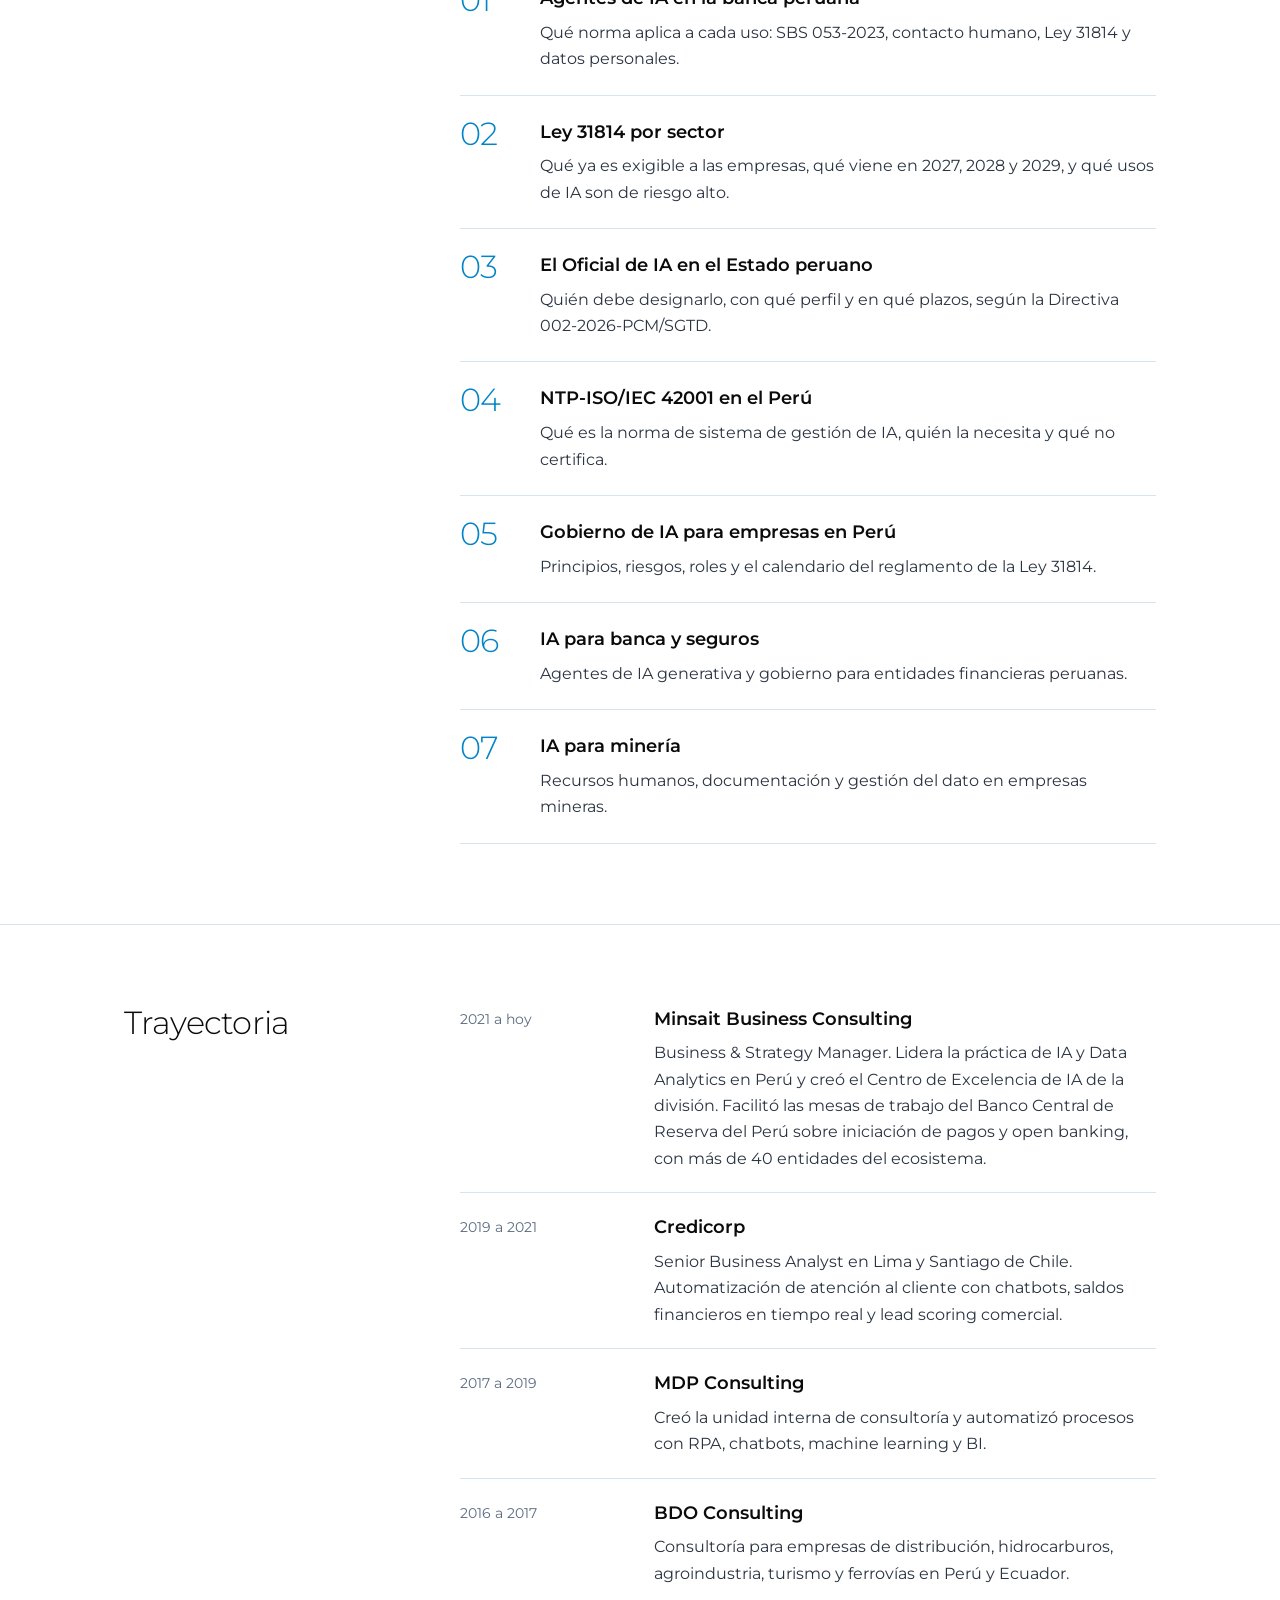
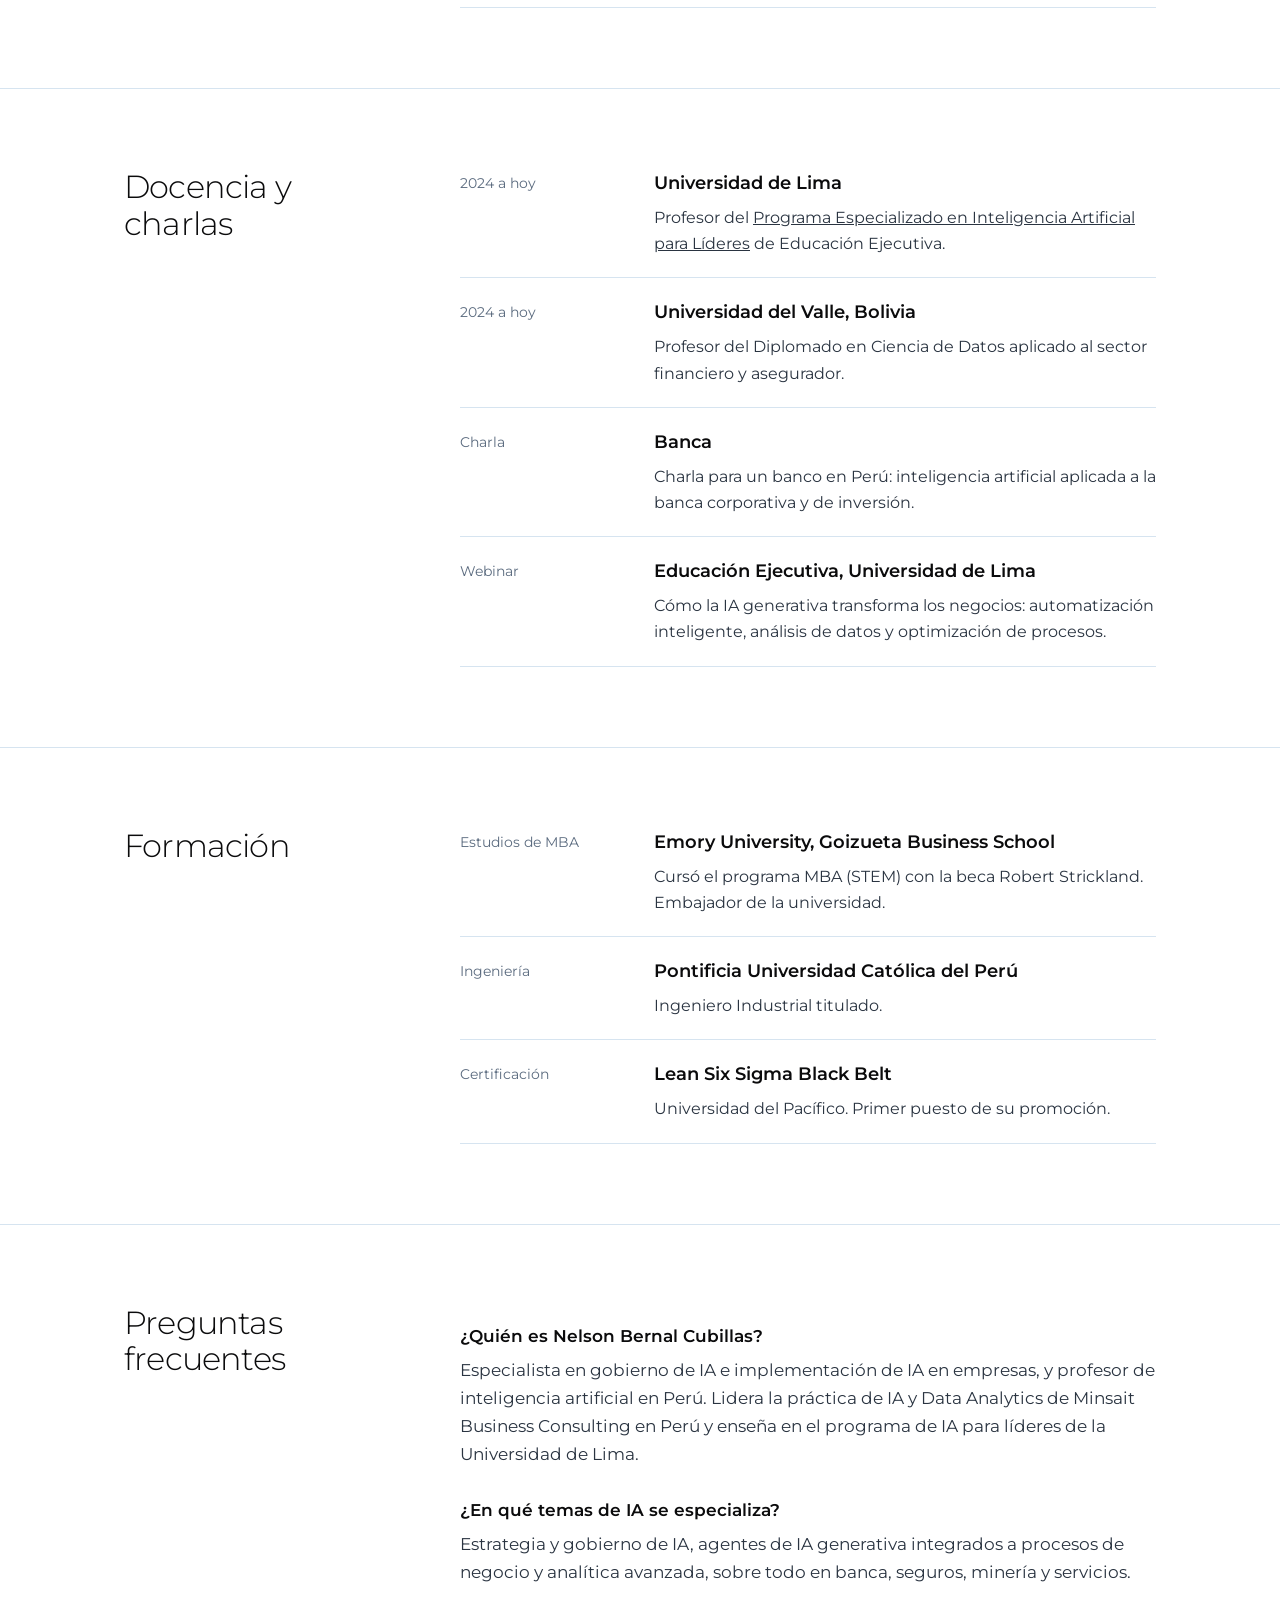
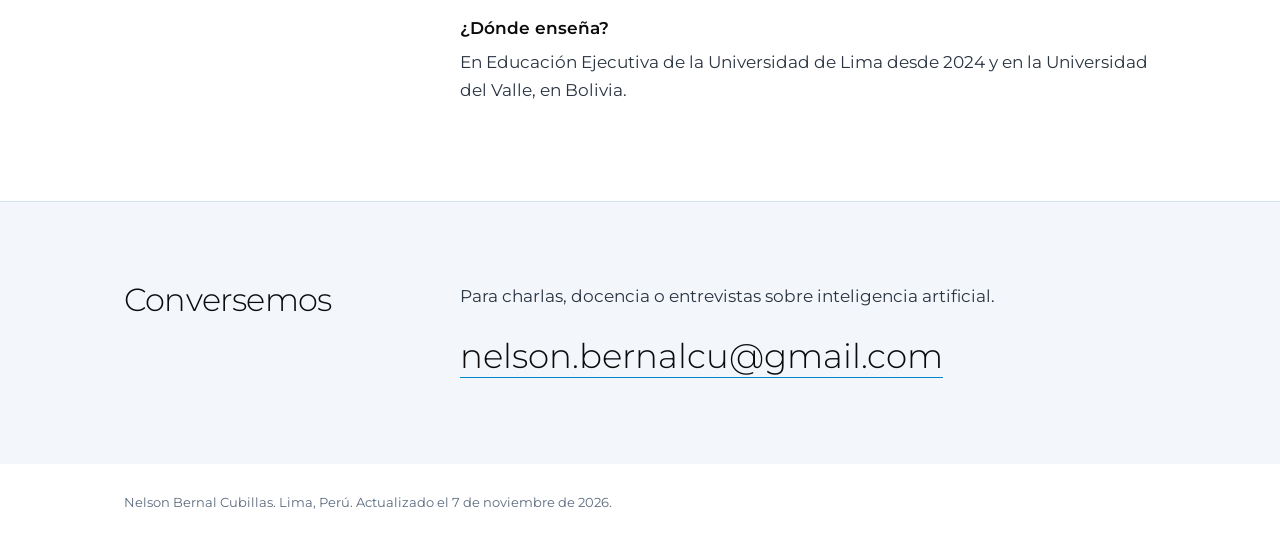
==== commit d30d56bd: "Artículo: NTP-ISO/IEC 42001 en el Perú, qué es, quién la necesita y qué no es Verificado en DS 115-2" ====
--- a/index.html
+++ b/index.html
@@ -165,9 +165,10 @@
       <li><a href="agentes-ia-banca/"><div class="num">01</div><div><h3>Agentes de IA en la banca peruana</h3><p>Qué norma aplica a cada uso: SBS 053-2023, contacto humano, Ley 31814 y datos personales.</p></div></a></li>
       <li><a href="ley-31814/"><div class="num">02</div><div><h3>Ley 31814 por sector</h3><p>Qué ya es exigible a las empresas, qué viene en 2027, 2028 y 2029, y qué usos de IA son de riesgo alto.</p></div></a></li>
       <li><a href="oficial-de-ia/"><div class="num">03</div><div><h3>El Oficial de IA en el Estado peruano</h3><p>Quién debe designarlo, con qué perfil y en qué plazos, según la Directiva 002-2026-PCM/SGTD.</p></div></a></li>
-      <li><a href="gobierno-de-ia/"><div class="num">04</div><div><h3>Gobierno de IA para empresas en Perú</h3><p>Principios, riesgos, roles y el calendario del reglamento de la Ley 31814.</p></div></a></li>
-      <li><a href="ia-banca-seguros/"><div class="num">05</div><div><h3>IA para banca y seguros</h3><p>Agentes de IA generativa y gobierno para entidades financieras peruanas.</p></div></a></li>
-      <li><a href="ia-mineria/"><div class="num">06</div><div><h3>IA para minería</h3><p>Recursos humanos, documentación y gestión del dato en empresas mineras.</p></div></a></li>
+      <li><a href="iso-42001/"><div class="num">04</div><div><h3>NTP-ISO/IEC 42001 en el Perú</h3><p>Qué es la norma de sistema de gestión de IA, quién la necesita y qué no certifica.</p></div></a></li>
+      <li><a href="gobierno-de-ia/"><div class="num">05</div><div><h3>Gobierno de IA para empresas en Perú</h3><p>Principios, riesgos, roles y el calendario del reglamento de la Ley 31814.</p></div></a></li>
+      <li><a href="ia-banca-seguros/"><div class="num">06</div><div><h3>IA para banca y seguros</h3><p>Agentes de IA generativa y gobierno para entidades financieras peruanas.</p></div></a></li>
+      <li><a href="ia-mineria/"><div class="num">07</div><div><h3>IA para minería</h3><p>Recursos humanos, documentación y gestión del dato en empresas mineras.</p></div></a></li>
     </ul>
   </div>
 </section>
